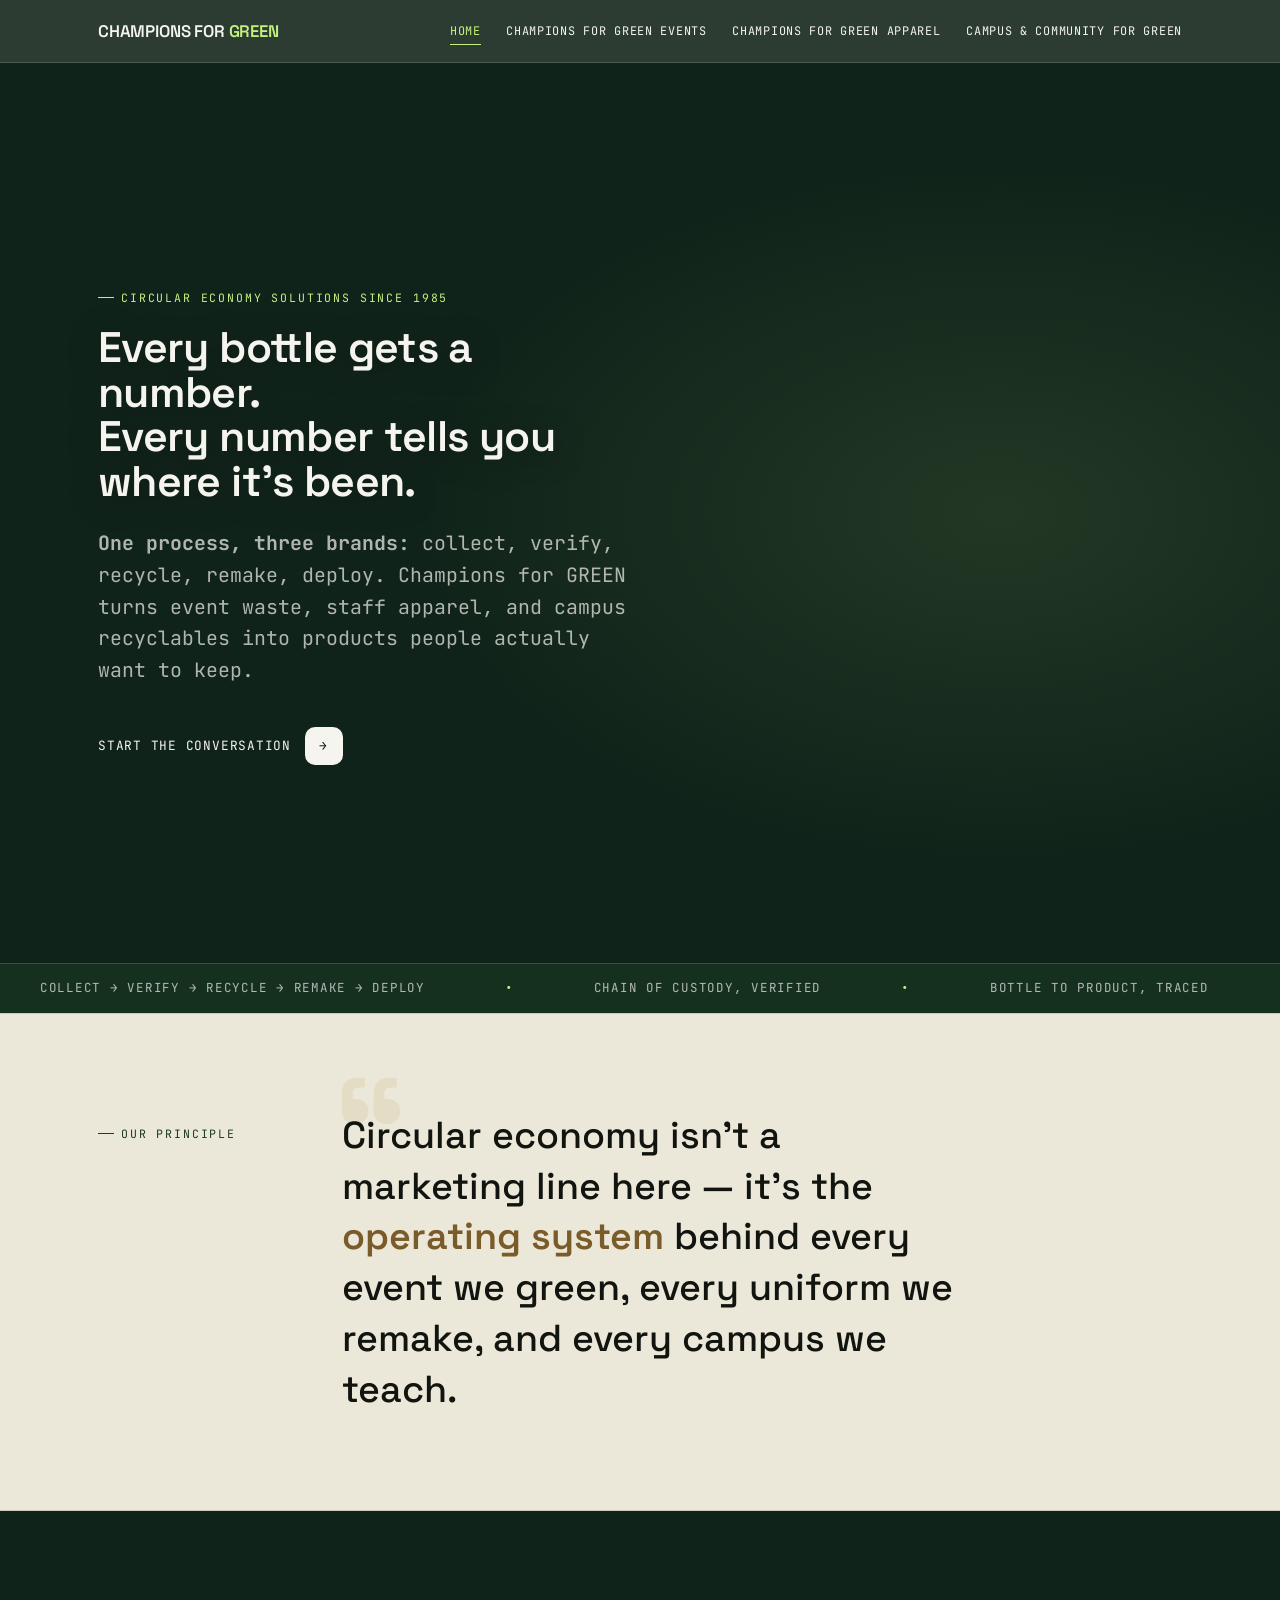
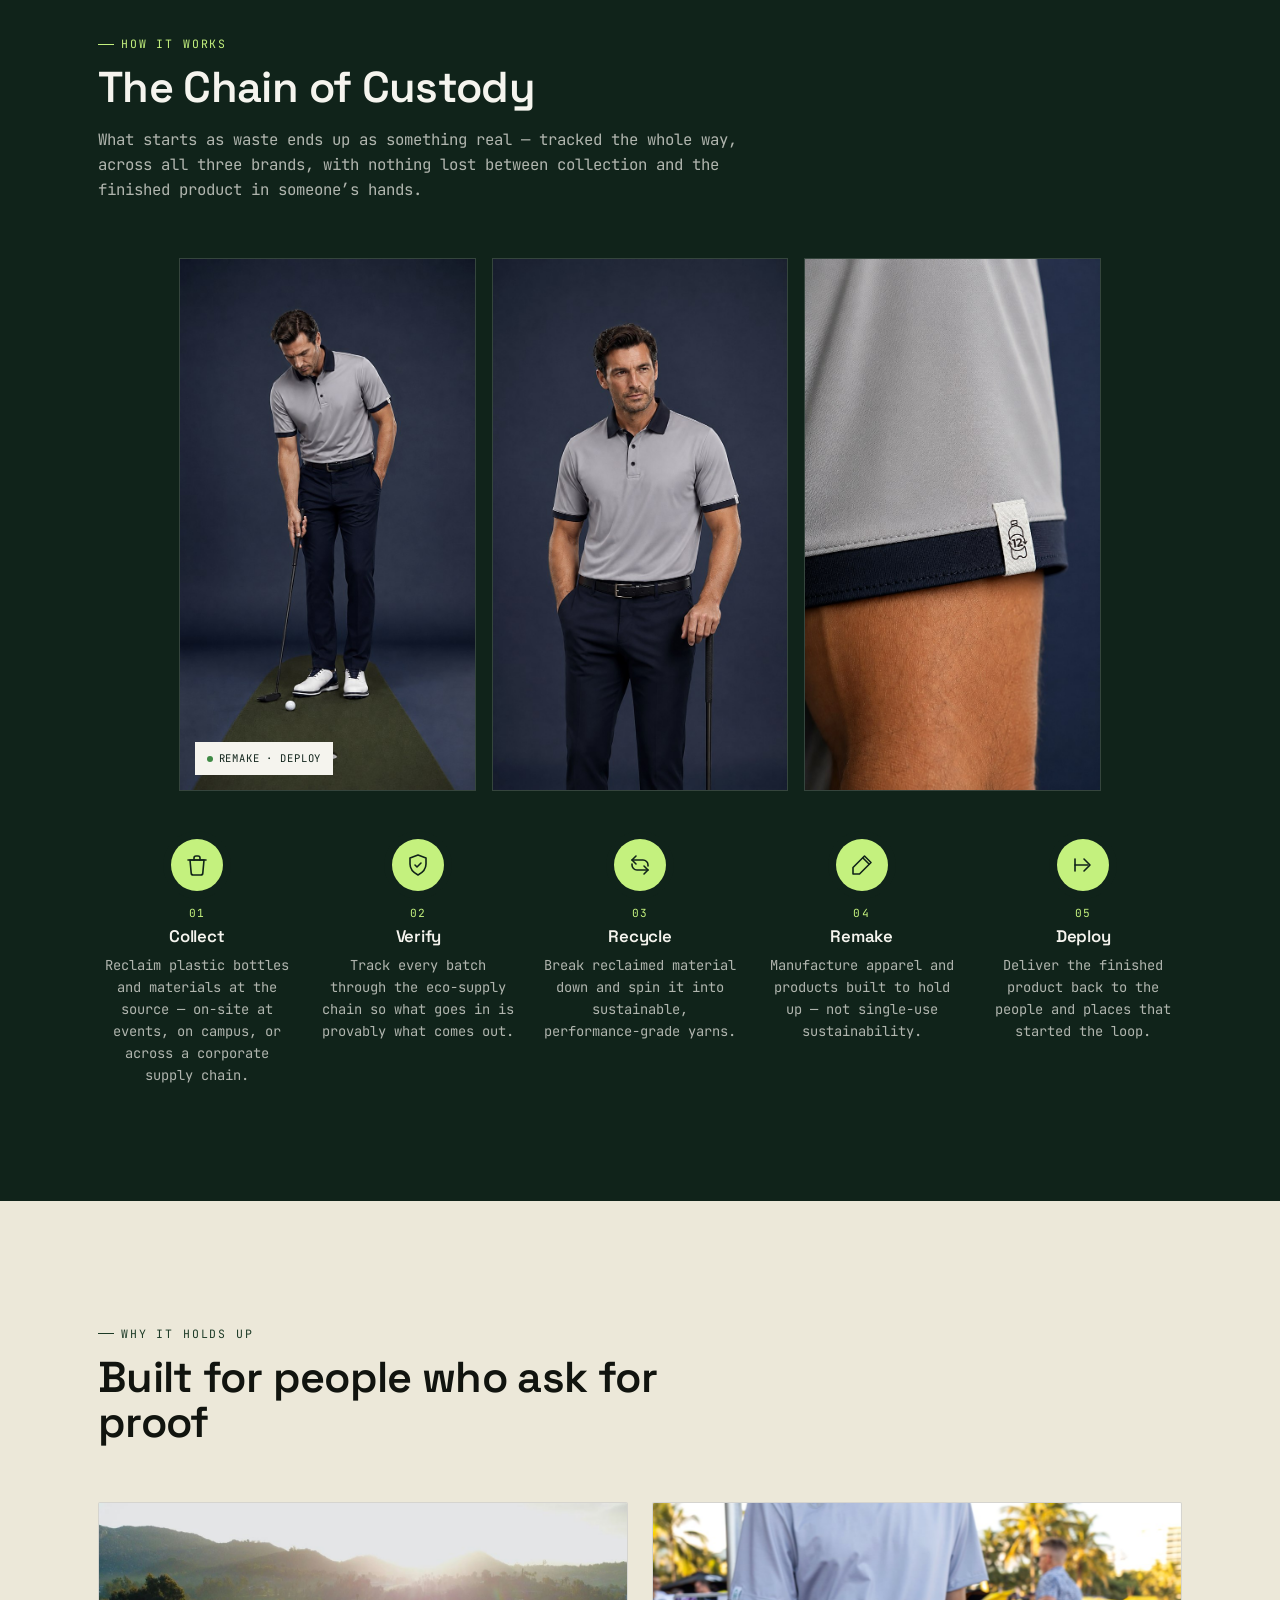
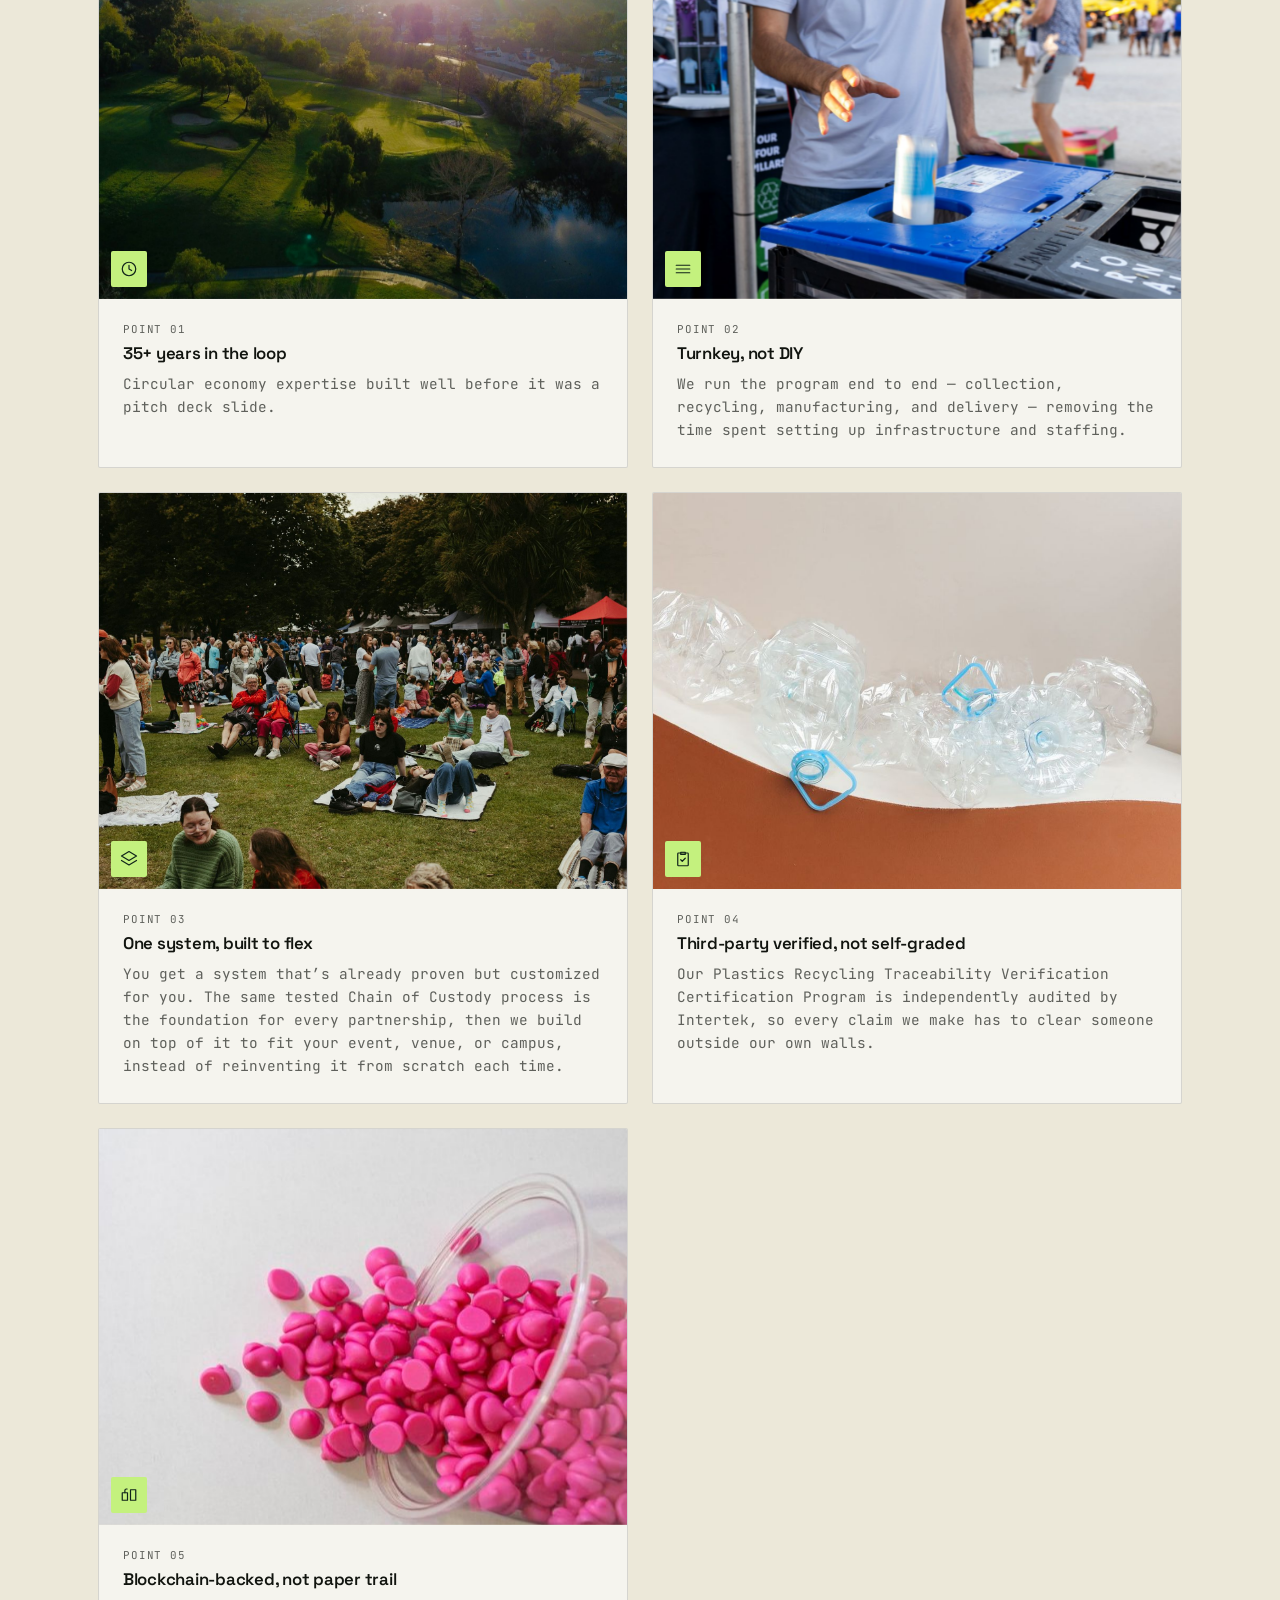
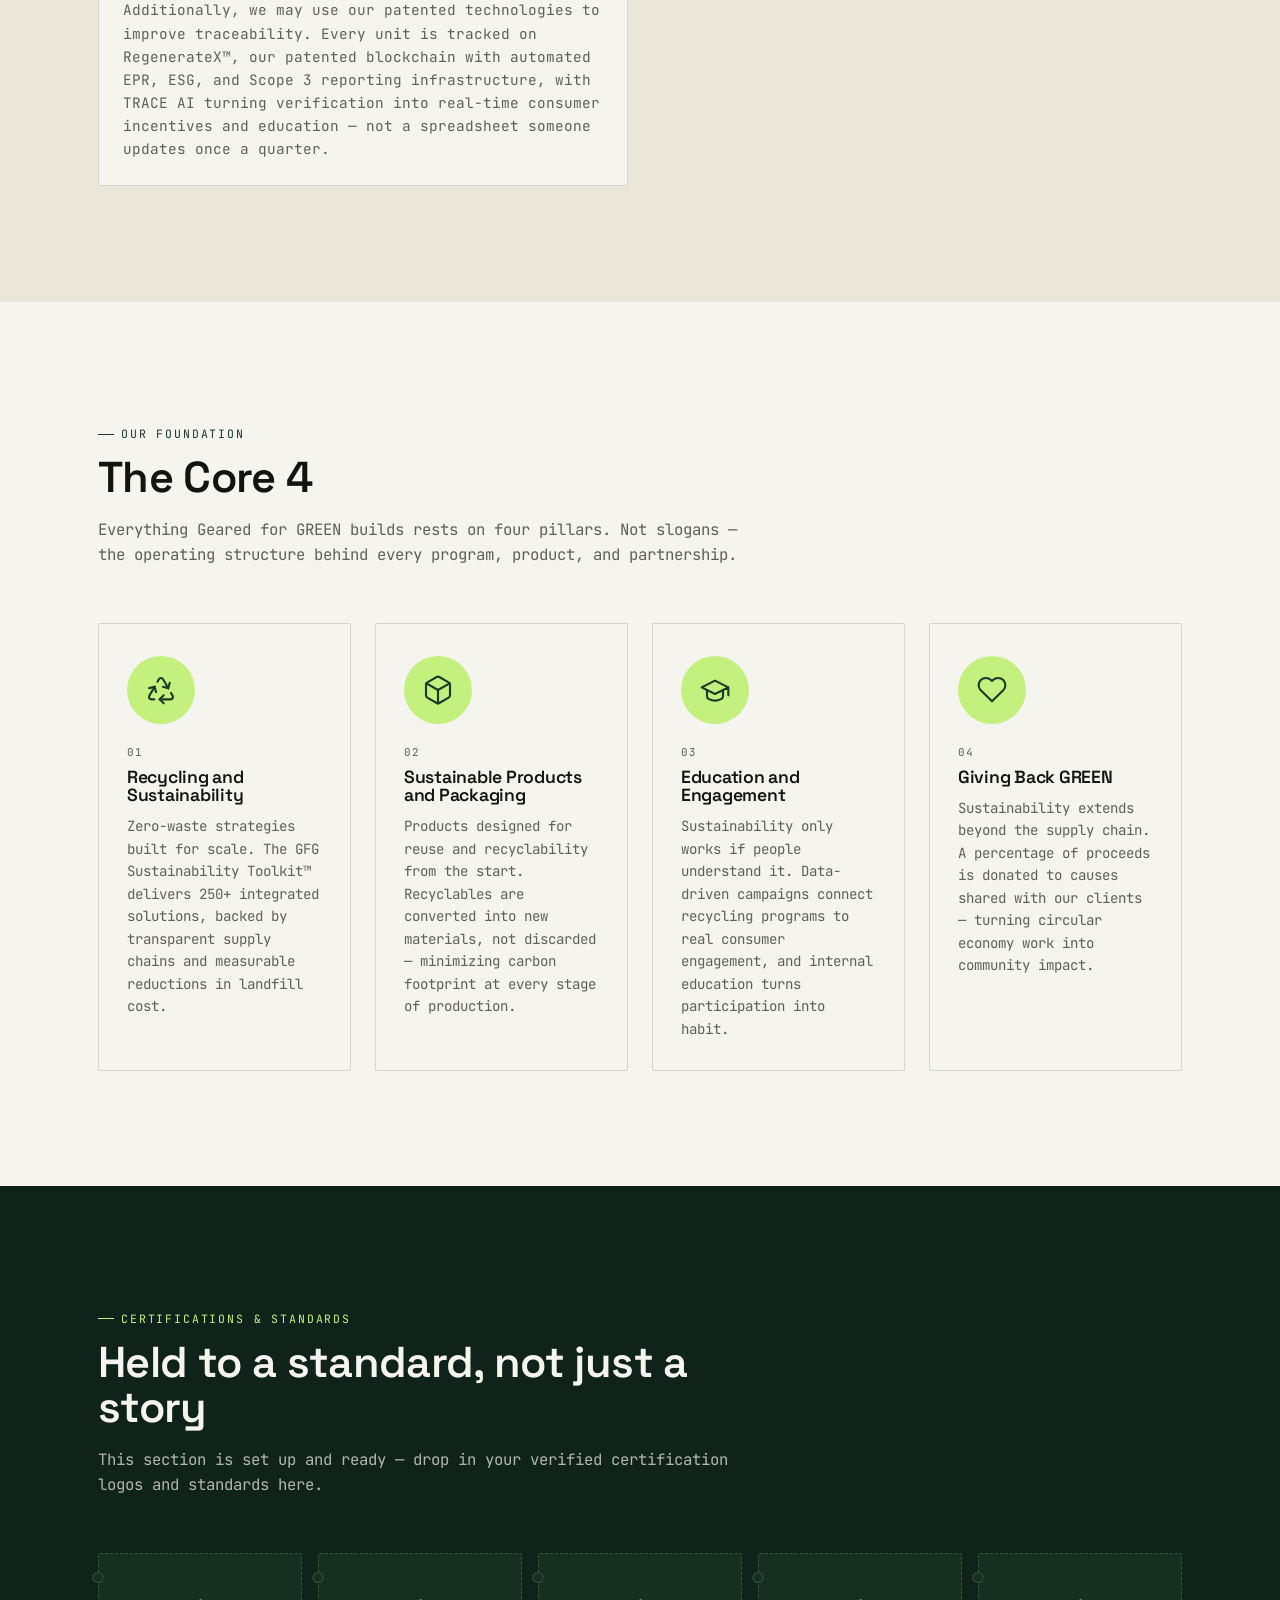
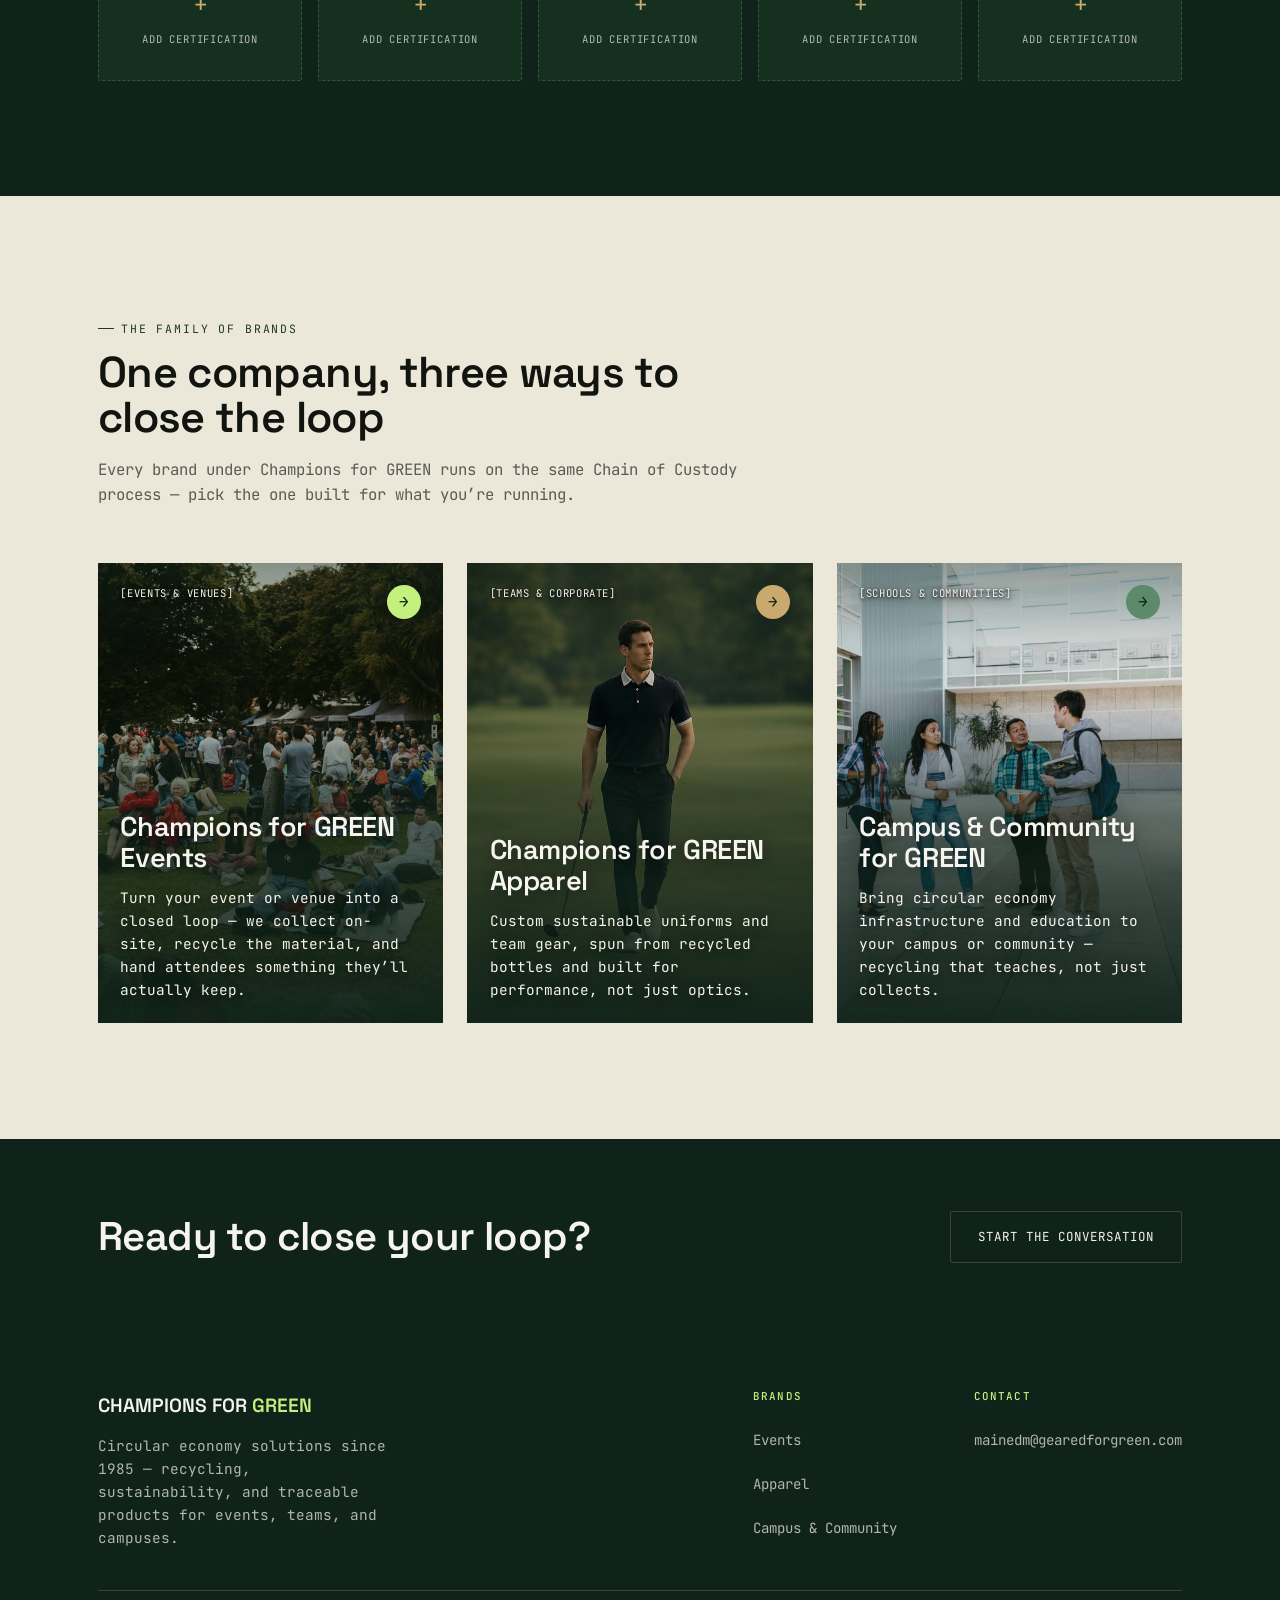
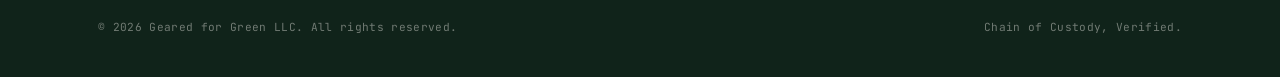
==== index.html @ 1b8d2993 "Make "The Core 4" section icon-forward Replaced the plain text .tag cards with a new .pillar-card co" ====
<!doctype html>
<html lang="en">
<head>
<meta charset="UTF-8" />
<meta name="viewport" content="width=device-width, initial-scale=1.0" />
<title>Champions for GREEN | Circular Economy Solutions</title>
<meta name="description" content="Champions for GREEN turns recycled materials into verified, traceable products for events, teams, and campuses — including Champions for GREEN Events, Champions for GREEN Apparel, and Campus &amp; Community for GREEN." />
<link rel="preconnect" href="https://fonts.googleapis.com">
<link rel="preconnect" href="https://fonts.gstatic.com" crossorigin>
<link href="https://fonts.googleapis.com/css2?family=Space+Grotesk:wght@500;600;700&family=JetBrains+Mono:wght@400;500;600&display=swap" rel="stylesheet">
<link rel="stylesheet" href="css/styles.css?v=107" />
</head>
<body>

<nav class="nav">
  <div class="nav__inner">
    <a href="index.html" class="nav__mark">CHAMPIONS FOR <span>GREEN</span></a>
    <button class="nav__toggle" aria-label="Toggle menu" aria-expanded="false"><span></span></button>
    <ul class="nav__links">
      <li><a href="index.html" aria-current="page">Home</a></li>
      <li><a href="events.html">Champions for GREEN Events</a></li>
      <li><a href="apparel.html">Champions for GREEN Apparel</a></li>
      <li><a href="campus.html">Campus &amp; Community for GREEN</a></li>
    </ul>
  </div>
</nav>

<header class="hero">
  <div class="container hero__grid">
    <div class="hero__content">
      <span class="eyebrow">Circular economy solutions since 1985</span>
      <h1>Every bottle gets a number.<br>Every number tells you where it&rsquo;s been.</h1>
      <p class="hero__lede"><strong>One process, three brands:</strong> collect, verify, recycle, remake, deploy. Champions for GREEN turns event waste, staff apparel, and campus recyclables into products people actually want to keep.</p>
      <div class="hero__actions">
        <a href="mailto:mainedm@gearedforgreen.com" class="btn-cta">Start the conversation <span class="btn-cta__icon">&rarr;</span></a>
      </div>
    </div>
    <div class="hero__visual">
      <div class="product-carousel" role="img" aria-label="Animated sequence showing the circular economy in motion: Collection, Processing, Remanufacturing, and Education">
        <div class="product-carousel__stage">
          <div class="carousel-card carousel-card--1">
            <img src="images/carousel-bottle.png" alt="" />
            <span class="carousel-card__label"><span class="carousel-card__num">01</span> Collection</span>
          </div>
          <div class="carousel-card carousel-card--2">
            <img src="images/carousel-pellets.png" alt="" />
            <span class="carousel-card__label"><span class="carousel-card__num">02</span> Processing</span>
          </div>
          <div class="carousel-card carousel-card--3">
            <img src="images/carousel-polo.png" alt="" />
            <span class="carousel-card__label"><span class="carousel-card__num">03</span> Remanufacturing</span>
          </div>
          <div class="carousel-card carousel-card--4">
            <img src="images/carousel-app.png" alt="" />
            <span class="carousel-card__label"><span class="carousel-card__num">04</span> Education</span>
          </div>
        </div>
      </div>
    </div>
  </div>
</header>

<div class="marquee">
  <div class="marquee__track">
    <span>Collect &rarr; Verify &rarr; Recycle &rarr; Remake &rarr; Deploy</span>
    <span>Chain of Custody, Verified</span>
    <span>Bottle to Product, Traced</span>
    <span>Collect &rarr; Verify &rarr; Recycle &rarr; Remake &rarr; Deploy</span>
    <span>Chain of Custody, Verified</span>
    <span>Bottle to Product, Traced</span>
  </div>
</div>

<section class="mission">
  <div class="container mission__grid">
    <div class="mission__label">
      <span class="eyebrow">Our principle</span>
    </div>
    <div class="mission__quote reveal-toggle">
      <span class="mission__mark" aria-hidden="true">&ldquo;</span>
      <p>Circular economy isn&rsquo;t a marketing line here &mdash; it&rsquo;s the <strong>operating system</strong> behind every event we green, every uniform we remake, and every campus we teach.</p>
    </div>
  </div>
</section>

<section class="section--dark section" id="process">
  <div class="container">
    <div class="section__head">
      <span class="eyebrow">How it works</span>
      <h2>The Chain of Custody</h2>
      <p>What starts as waste ends up as something real &mdash; tracked the whole way, across all three brands, with nothing lost between collection and the finished product in someone&rsquo;s hands.</p>
    </div>
    <div class="triptych" style="margin-bottom: 3rem;">
      <div class="triptych__grid">
        <img src="images/apparel-editorial-putting.jpg" alt="Man in a Champions for GREEN grey polo and navy trousers putting on a golf green" width="700" height="1259" loading="lazy" />
        <img src="images/apparel-editorial-portrait.jpg" alt="Man in a Champions for GREEN grey polo, hand resting on a golf club" width="700" height="1259" loading="lazy" />
        <img src="images/apparel-editorial-hemtag.jpg" alt="Close-up of a Champions for GREEN hem tag showing the recycled bottle count" width="700" height="1257" loading="lazy" />
      </div>
      <span class="photo-frame__tag">Remake &middot; Deploy</span>
    </div>
    <div class="custody-flow reveal-toggle">
      <div class="custody-flow__step">
        <div class="custody-flow__icon" aria-hidden="true">
          <svg viewBox="0 0 24 24" fill="none" stroke="currentColor" stroke-width="1.6" stroke-linecap="round" stroke-linejoin="round"><path d="M5 7h14l-1.2 13.1a2 2 0 0 1-2 1.9H8.2a2 2 0 0 1-2-1.9L5 7Z"/><path d="M9 7V5a2 2 0 0 1 2-2h2a2 2 0 0 1 2 2v2"/><path d="M3 7h18"/></svg>
        </div>
        <span class="custody-flow__num">01</span>
        <h3>Collect</h3>
        <p>Reclaim plastic bottles and materials at the source &mdash; on-site at events, on campus, or across a corporate supply chain.</p>
      </div>
      <div class="custody-flow__step">
        <div class="custody-flow__icon" aria-hidden="true">
          <svg viewBox="0 0 24 24" fill="none" stroke="currentColor" stroke-width="1.6" stroke-linecap="round" stroke-linejoin="round"><path d="M12 2 4 5v6c0 5 3.4 8.6 8 11 4.6-2.4 8-6 8-11V5l-8-3Z"/><path d="m9 12 2 2 4-4"/></svg>
        </div>
        <span class="custody-flow__num">02</span>
        <h3>Verify</h3>
        <p>Track every batch through the eco-supply chain so what goes in is provably what comes out.</p>
      </div>
      <div class="custody-flow__step">
        <div class="custody-flow__icon" aria-hidden="true">
          <svg viewBox="0 0 24 24" fill="none" stroke="currentColor" stroke-width="1.6" stroke-linecap="round" stroke-linejoin="round"><path d="M8 3 4 7l4 4"/><path d="M4 7h11a5 5 0 0 1 5 5v1"/><path d="m16 21 4-4-4-4"/><path d="M20 17H9a5 5 0 0 1-5-5v-1"/></svg>
        </div>
        <span class="custody-flow__num">03</span>
        <h3>Recycle</h3>
        <p>Break reclaimed material down and spin it into sustainable, performance-grade yarns.</p>
      </div>
      <div class="custody-flow__step">
        <div class="custody-flow__icon" aria-hidden="true">
          <svg viewBox="0 0 24 24" fill="none" stroke="currentColor" stroke-width="1.6" stroke-linecap="round" stroke-linejoin="round"><path d="M14.5 3 21 9.5 9.5 21 3 21v-6.5L14.5 3Z"/><path d="m13 5 6 6"/></svg>
        </div>
        <span class="custody-flow__num">04</span>
        <h3>Remake</h3>
        <p>Manufacture apparel and products built to hold up &mdash; not single-use sustainability.</p>
      </div>
      <div class="custody-flow__step">
        <div class="custody-flow__icon" aria-hidden="true">
          <svg viewBox="0 0 24 24" fill="none" stroke="currentColor" stroke-width="1.6" stroke-linecap="round" stroke-linejoin="round"><path d="M4 12h13"/><path d="m13 6 6 6-6 6"/><path d="M4 6v12"/></svg>
        </div>
        <span class="custody-flow__num">05</span>
        <h3>Deploy</h3>
        <p>Deliver the finished product back to the people and places that started the loop.</p>
      </div>
    </div>
  </div>
</section>

<section class="section--dim section">
  <div class="container">
    <div class="section__head">
      <span class="eyebrow">Why it holds up</span>
      <h2>Built for people who ask for proof</h2>
    </div>
    <div class="proof-grid">
      <div class="proof-card reveal">
        <div class="proof-card__media">
          <img src="images/stock-golf-sunset.jpg" alt="Aerial view of a golf course at sunset with a pond and surrounding neighborhood" width="1800" height="1012" loading="lazy" />
          <div class="proof-card__icon" aria-hidden="true">
            <svg viewBox="0 0 24 24" fill="none" stroke="currentColor" stroke-width="1.6" stroke-linecap="round" stroke-linejoin="round"><circle cx="12" cy="12" r="9"/><path d="M12 7v5l3.5 2"/></svg>
          </div>
        </div>
        <div class="proof-card__body">
          <span class="proof-card__num">Point 01</span>
          <h3>35+ years in the loop</h3>
          <p>Circular economy expertise built well before it was a pitch deck slide.</p>
        </div>
      </div>
      <div class="proof-card reveal">
        <div class="proof-card__media">
          <img src="images/events-recycling-toss.jpg" alt="Attendee tossing a bottle into a blue recycling bin at an outdoor event" width="1400" height="933" loading="lazy" />
          <div class="proof-card__icon" aria-hidden="true">
            <svg viewBox="0 0 24 24" fill="none" stroke="currentColor" stroke-width="1.6" stroke-linecap="round" stroke-linejoin="round"><path d="M3 7h18M3 12h18M3 17h18"/></svg>
          </div>
        </div>
        <div class="proof-card__body">
          <span class="proof-card__num">Point 02</span>
          <h3>Turnkey, not DIY</h3>
          <p>We run the program end to end &mdash; collection, recycling, manufacturing, and delivery &mdash; removing the time spent setting up infrastructure and staffing.</p>
        </div>
      </div>
      <div class="proof-card reveal">
        <div class="proof-card__media">
          <img src="images/stock-event-crowd.jpg" alt="Large crowd gathered outdoors at a community festival" width="1800" height="1201" loading="lazy" />
          <div class="proof-card__icon" aria-hidden="true">
            <svg viewBox="0 0 24 24" fill="none" stroke="currentColor" stroke-width="1.6" stroke-linecap="round" stroke-linejoin="round"><path d="M12 2 2 8l10 6 10-6-10-6Z"/><path d="m2 14 10 6 10-6"/></svg>
          </div>
        </div>
        <div class="proof-card__body">
          <span class="proof-card__num">Point 03</span>
          <h3>One system, built to flex</h3>
          <p>You get a system that&rsquo;s already proven but customized for you. The same tested Chain of Custody process is the foundation for every partnership, then we build on top of it to fit your event, venue, or campus, instead of reinventing it from scratch each time.</p>
        </div>
      </div>
      <div class="proof-card reveal">
        <div class="proof-card__media">
          <img src="images/flow-collect-v2.jpg" alt="Crushed clear plastic bottles staged for inspection before processing" width="1000" height="778" loading="lazy" />
          <div class="proof-card__icon" aria-hidden="true">
            <svg viewBox="0 0 24 24" fill="none" stroke="currentColor" stroke-width="1.6" stroke-linecap="round" stroke-linejoin="round"><rect x="5" y="4" width="14" height="17" rx="1"/><path d="M9 3h6v3H9z"/><path d="m9 13 2 2 4-4"/></svg>
          </div>
        </div>
        <div class="proof-card__body">
          <span class="proof-card__num">Point 04</span>
          <h3>Third-party verified, not self-graded</h3>
          <p>Our Plastics Recycling Traceability Verification Certification Program is independently audited by Intertek, so every claim we make has to clear someone outside our own walls.</p>
        </div>
      </div>
      <div class="proof-card reveal">
        <div class="proof-card__media">
          <img src="images/flow-process-v2.jpg" alt="Recycled plastic pellets poured from a container, the raw material stage before remanufacturing" width="650" height="570" loading="lazy" />
          <div class="proof-card__icon" aria-hidden="true">
            <svg viewBox="0 0 24 24" fill="none" stroke="currentColor" stroke-width="1.6" stroke-linecap="round" stroke-linejoin="round"><rect x="3" y="9" width="7" height="10"/><rect x="14" y="5" width="7" height="14"/><path d="M6.5 9V6a2 2 0 0 1 2-2h1"/></svg>
          </div>
        </div>
        <div class="proof-card__body">
          <span class="proof-card__num">Point 05</span>
          <h3>Blockchain-backed, not paper trail</h3>
          <p>Additionally, we may use our patented technologies to improve traceability. Every unit is tracked on RegenerateX&trade;, our patented blockchain with automated EPR, ESG, and Scope 3 reporting infrastructure, with TRACE AI turning verification into real-time consumer incentives and education &mdash; not a spreadsheet someone updates once a quarter.</p>
        </div>
      </div>
    </div>
  </div>
</section>

<section class="section">
  <div class="container">
    <div class="section__head">
      <span class="eyebrow">Our foundation</span>
      <h2>The Core 4</h2>
      <p>Everything Geared for GREEN builds rests on four pillars. Not slogans &mdash; the operating structure behind every program, product, and partnership.</p>
    </div>
    <div class="pillar-grid reveal-toggle">
      <div class="pillar-card">
        <div class="pillar-card__icon" aria-hidden="true">
          <svg viewBox="0 0 24 24" fill="none" stroke="currentColor" stroke-width="1.6" stroke-linecap="round" stroke-linejoin="round"><path d="M7 19H4.815a1.83 1.83 0 0 1-1.57-.881 1.785 1.785 0 0 1-.004-1.784L7.196 9.5"/><path d="M11 19h8.203a1.83 1.83 0 0 0 1.556-.89 1.784 1.784 0 0 0 0-1.775l-1.226-2.12"/><path d="m14 16-3 3 3 3"/><path d="M8.293 13.596 7.196 9.5 3.1 10.598"/><path d="m9.344 5.811 1.093-1.892A1.83 1.83 0 0 1 12 3a1.784 1.784 0 0 1 1.545.888l3.943 6.843"/><path d="m13.378 9.633 4.096 1.098 1.097-4.096"/></svg>
        </div>
        <span class="pillar-card__id">01</span>
        <h3>Recycling and Sustainability</h3>
        <p>Zero-waste strategies built for scale. The GFG Sustainability Toolkit&trade; delivers 250+ integrated solutions, backed by transparent supply chains and measurable reductions in landfill cost.</p>
      </div>
      <div class="pillar-card">
        <div class="pillar-card__icon" aria-hidden="true">
          <svg viewBox="0 0 24 24" fill="none" stroke="currentColor" stroke-width="1.6" stroke-linecap="round" stroke-linejoin="round"><path d="M21 8a2 2 0 0 0-1-1.73l-7-4a2 2 0 0 0-2 0l-7 4A2 2 0 0 0 3 8v8a2 2 0 0 0 1 1.73l7 4a2 2 0 0 0 2 0l7-4A2 2 0 0 0 21 16Z"/><path d="m3.3 7 8.7 5 8.7-5"/><path d="M12 22V12"/></svg>
        </div>
        <span class="pillar-card__id">02</span>
        <h3>Sustainable Products and Packaging</h3>
        <p>Products designed for reuse and recyclability from the start. Recyclables are converted into new materials, not discarded &mdash; minimizing carbon footprint at every stage of production.</p>
      </div>
      <div class="pillar-card">
        <div class="pillar-card__icon" aria-hidden="true">
          <svg viewBox="0 0 24 24" fill="none" stroke="currentColor" stroke-width="1.6" stroke-linecap="round" stroke-linejoin="round"><path d="M22 10v6M2 10l10-5 10 5-10 5z"/><path d="M6 12v5c0 1.5 3 3 6 3s6-1.5 6-3v-5"/></svg>
        </div>
        <span class="pillar-card__id">03</span>
        <h3>Education and Engagement</h3>
        <p>Sustainability only works if people understand it. Data-driven campaigns connect recycling programs to real consumer engagement, and internal education turns participation into habit.</p>
      </div>
      <div class="pillar-card">
        <div class="pillar-card__icon" aria-hidden="true">
          <svg viewBox="0 0 24 24" fill="none" stroke="currentColor" stroke-width="1.6" stroke-linecap="round" stroke-linejoin="round"><path d="M20.42 4.58a5.4 5.4 0 0 0-7.65 0L12 5.25l-.77-.67a5.4 5.4 0 0 0-7.65 0 5.4 5.4 0 0 0 0 7.65L12 20.5l8.42-8.27a5.4 5.4 0 0 0 0-7.65Z"/></svg>
        </div>
        <span class="pillar-card__id">04</span>
        <h3>Giving Back GREEN</h3>
        <p>Sustainability extends beyond the supply chain. A percentage of proceeds is donated to causes shared with our clients &mdash; turning circular economy work into community impact.</p>
      </div>
    </div>
  </div>
</section>

<section class="section--dark section">
  <div class="container">
    <div class="section__head">
      <span class="eyebrow">Certifications &amp; standards</span>
      <h2>Held to a standard, not just a story</h2>
      <p>This section is set up and ready — drop in your verified certification logos and standards here.</p>
    </div>
    <div class="grid-5">
      <div class="tag tag--placeholder"><span class="tag__plus">+</span><span class="tag__label">Add certification</span></div>
      <div class="tag tag--placeholder"><span class="tag__plus">+</span><span class="tag__label">Add certification</span></div>
      <div class="tag tag--placeholder"><span class="tag__plus">+</span><span class="tag__label">Add certification</span></div>
      <div class="tag tag--placeholder"><span class="tag__plus">+</span><span class="tag__label">Add certification</span></div>
      <div class="tag tag--placeholder"><span class="tag__plus">+</span><span class="tag__label">Add certification</span></div>
    </div>
  </div>
</section>

<section class="section--dim section" id="brands">
  <div class="container">
    <div class="section__head">
      <span class="eyebrow">The family of brands</span>
      <h2>One company, three ways to close the loop</h2>
      <p>Every brand under Champions for GREEN runs on the same Chain of Custody process — pick the one built for what you&rsquo;re running.</p>
    </div>
    <div class="grid-3">
      <a href="events.html" class="brand-card brand-card--events">
        <div class="brand-card__media"><img src="images/stock-event-crowd.jpg" alt="Large crowd gathered outdoors at a community festival" width="1800" height="1201" loading="lazy" /></div>
        <div class="brand-card__top">
          <span class="brand-card__kicker">[Events &amp; venues]</span>
          <span class="brand-card__arrow">&rarr;</span>
        </div>
        <div class="brand-card__body">
          <h3>Champions for GREEN Events</h3>
          <p>Turn your event or venue into a closed loop &mdash; we collect on-site, recycle the material, and hand attendees something they&rsquo;ll actually keep.</p>
        </div>
      </a>
      <a href="apparel.html" class="brand-card brand-card--apparel">
        <div class="brand-card__media"><img src="images/apparel-golf-fullbody.jpg" alt="Man in a Champions for GREEN navy polo walking across a golf course" width="1600" height="900" loading="lazy" /></div>
        <div class="brand-card__top">
          <span class="brand-card__kicker">[Teams &amp; corporate]</span>
          <span class="brand-card__arrow">&rarr;</span>
        </div>
        <div class="brand-card__body">
          <h3>Champions for GREEN Apparel</h3>
          <p>Custom sustainable uniforms and team gear, spun from recycled bottles and built for performance, not just optics.</p>
        </div>
      </a>
      <a href="campus.html" class="brand-card brand-card--campus">
        <div class="brand-card__media"><img src="images/hero-campus-students.jpg" alt="Students with backpacks talking outside a modern campus building" width="1920" height="1280" loading="lazy" style="object-position: 85% center;" /></div>
        <div class="brand-card__top">
          <span class="brand-card__kicker">[Schools &amp; communities]</span>
          <span class="brand-card__arrow">&rarr;</span>
        </div>
        <div class="brand-card__body">
          <h3>Campus &amp; Community for GREEN</h3>
          <p>Bring circular economy infrastructure and education to your campus or community &mdash; recycling that teaches, not just collects.</p>
        </div>
      </a>
    </div>
  </div>
</section>

<section class="section--dark section--tight">
  <div class="container cta-band">
    <h2>Ready to close your loop?</h2>
    <a href="mailto:mainedm@gearedforgreen.com" class="btn btn--ghost-light">Start the conversation</a>
  </div>
</section>

<footer class="section--dark footer">
  <div class="container">
    <div class="footer__top">
      <div>
        <div class="footer__mark">CHAMPIONS FOR <span>GREEN</span></div>
        <p class="footer__tagline">Circular economy solutions since 1985 — recycling, sustainability, and traceable products for events, teams, and campuses.</p>
      </div>
      <div class="footer__cols">
        <div class="footer__col">
          <h4>Brands</h4>
          <a href="events.html">Events</a>
          <a href="apparel.html">Apparel</a>
          <a href="campus.html">Campus &amp; Community</a>
        </div>
        <div class="footer__col">
          <h4>Contact</h4>
          <a href="mailto:mainedm@gearedforgreen.com">mainedm@gearedforgreen.com</a>
        </div>
      </div>
    </div>
    <div class="footer__bottom">
      <span>&copy; <span data-year></span> Geared for Green LLC. All rights reserved.</span>
      <span>Chain of Custody, Verified.</span>
    </div>
  </div>
</footer>

<script src="js/main.js"></script>
</body>
</html>
---- css/styles.css ----
/* ==========================================================================
   Geared for Green — Design System (v2)
   Direction: environmental-intelligence / data-verification register,
   adapted from a reference in the sustainability-tech space — deep canopy
   green canvas, lime "verified" accent, mono-forward body type for a
   data-sheet feel. Reworked with our own palette (brass stays ours) and
   signature: the hang-tag, the same real object every Champions for GREEN
   garment ships with, showing the bottle count on the hem.
   ========================================================================== */

:root {
  /* Color tokens */
  --canopy: #10231a;        /* primary dark bg */
  --canopy-2: #16301f;      /* elevated dark surface */
  --canopy-3: #1c3a26;      /* hover / lighter dark surface */
  --bone: #f5f4ee;          /* primary light bg */
  --bone-dim: #ece8d9;      /* alternate light surface */
  --lime: #c4f17e;          /* bright verified accent */
  --lime-dim: #9fd158;
  --moss: #5c8a6a;          /* sage secondary — Campus & Community */
  --brass: #c9a96e;         /* gold accent — Apparel + certifications */
  --brass-dim: #b3915a;
  /* "ink" variants: dark, WCAG-safe versions of the accent colors for use
     as small text on light backgrounds (lime/brass-dim/moss all fail 4.5:1
     there — verified via WCAG contrast formula). Use these for any label
     text on --bone/--bone-dim; keep the bright variants for dark bg + graphics. */
  --lime-ink: #1c3a26;
  --brass-ink: #7a5c2a;
  --moss-ink: #2e4a38;
  --char: #11140f;          /* near-black text */
  --ink-soft: rgba(17, 20, 15, 0.66);
  --ink-faint: rgba(17, 20, 15, 0.42);
  --paper: #f5f4ee;
  --paper-soft: rgba(245, 244, 238, 0.7);
  --paper-faint: rgba(245, 244, 238, 0.42);
  --hairline: rgba(17, 20, 15, 0.14);
  --hairline-dark: rgba(245, 244, 238, 0.16);

  /* Type */
  --display: "Space Grotesk", -apple-system, BlinkMacSystemFont, sans-serif;
  --body: "JetBrains Mono", "SFMono-Regular", Consolas, monospace;
  --mono: "JetBrains Mono", "SFMono-Regular", Consolas, monospace;

  /* Layout */
  --container: 1180px;
  --gutter: clamp(1.25rem, 4vw, 3rem);
  --radius: 2px;
  --ease: cubic-bezier(0.22, 1, 0.36, 1);
}

/* ---------- Reset ---------- */
*, *::before, *::after { box-sizing: border-box; }
html { scroll-behavior: smooth; }
@media (prefers-reduced-motion: reduce) {
  html { scroll-behavior: auto; }
  *, *::before, *::after { animation-duration: 0.01ms !important; animation-iteration-count: 1 !important; transition-duration: 0.01ms !important; scroll-behavior: auto !important; }
}
body {
  margin: 0;
  font-family: var(--body);
  font-size: 16px;
  background: var(--bone);
  color: var(--char);
  -webkit-font-smoothing: antialiased;
  line-height: 1.6;
}
img { max-width: 100%; display: block; }
a { color: inherit; text-decoration: none; }
ul { list-style: none; margin: 0; padding: 0; }
h1, h2, h3, h4 { font-family: var(--display); margin: 0; line-height: 1.05; letter-spacing: -0.015em; font-weight: 500; }
h2, h3 { font-weight: 600; }
p { margin: 0; }
button { font-family: inherit; cursor: pointer; }
:focus-visible { outline: 2px solid var(--lime); outline-offset: 3px; }

.container { max-width: var(--container); margin: 0 auto; padding: 0 var(--gutter); }
.section { padding: clamp(4rem, 9vw, 7.5rem) 0; }
.section--tight { padding: clamp(2.5rem, 6vw, 4.5rem) 0; }
.section--dark { background: var(--canopy); color: var(--paper); }
.section--dim { background: var(--bone-dim); }
.section--white { background: #ffffff; }

.eyebrow {
  display: inline-flex;
  align-items: center;
  gap: 0.6em;
  font-family: var(--mono);
  font-size: 0.72rem;
  letter-spacing: 0.16em;
  text-transform: uppercase;
  color: var(--lime-ink);
}
.section--dark .eyebrow, .hero .eyebrow, .page-hero .eyebrow { color: var(--lime); }
.eyebrow::before {
  content: "";
  width: 1.4em;
  height: 1px;
  background: currentColor;
}

.btn {
  display: inline-flex;
  align-items: center;
  gap: 0.6em;
  padding: 0.95rem 1.7rem;
  font-family: var(--mono);
  font-size: 0.78rem;
  letter-spacing: 0.08em;
  text-transform: uppercase;
  border-radius: var(--radius);
  border: 1px solid transparent;
  transition: transform 0.35s var(--ease), background 0.35s var(--ease), color 0.35s var(--ease), border-color 0.35s var(--ease);
}
.btn--solid { background: var(--lime); color: var(--canopy); }
.btn--solid:hover { background: var(--lime-dim); transform: translateY(-2px); }
.btn--ghost-dark { border-color: var(--char); color: var(--char); }
.btn--ghost-dark:hover { background: var(--char); color: var(--bone); transform: translateY(-2px); }
.btn--ghost-light { border-color: var(--hairline-dark); color: var(--paper); }
.btn--ghost-light:hover { background: var(--paper); color: var(--canopy); transform: translateY(-2px); }

/* Minimal pill CTA — text + small rounded icon button, alethia.earth-style */
.btn-cta {
  display: inline-flex; align-items: center; gap: 0.85rem;
  font-family: var(--mono); font-size: 0.8rem; letter-spacing: 0.06em; text-transform: uppercase;
  color: var(--paper);
}
.btn-cta__icon {
  width: 38px; height: 38px; border-radius: 10px; flex-shrink: 0;
  background: var(--paper); color: var(--canopy);
  display: flex; align-items: center; justify-content: center;
  transition: transform 0.3s var(--ease), background 0.3s var(--ease);
}
.btn-cta:hover .btn-cta__icon { transform: translateX(4px); background: var(--lime); }
.btn-cta--muted { color: var(--char); }
.btn-cta--muted .btn-cta__icon { background: var(--canopy); color: var(--paper); }
.btn-cta--muted:hover .btn-cta__icon { background: var(--lime); color: var(--canopy); }

/* ---------- Nav (persistent dark, transparent-over-hero) ---------- */
.nav {
  position: sticky;
  top: 0;
  z-index: 50;
  background: rgba(16, 35, 26, 0.88);
  backdrop-filter: blur(10px);
  border-bottom: 1px solid var(--hairline-dark);
  color: var(--paper);
}
.nav__inner {
  display: flex;
  align-items: center;
  justify-content: space-between;
  padding: 1.1rem var(--gutter);
  max-width: var(--container);
  margin: 0 auto;
}
.nav__mark {
  font-family: var(--display);
  font-weight: 600;
  font-size: 1.05rem;
  letter-spacing: -0.01em;
}
.nav__mark span { color: var(--lime); }
.nav__links {
  display: flex;
  align-items: center;
  gap: clamp(1.1rem, 2vw, 2.1rem);
  font-family: var(--mono);
  font-size: 0.74rem;
  letter-spacing: 0.06em;
  text-transform: uppercase;
}
.nav__links a { position: relative; padding: 0.3rem 0; }
.nav__links a::after {
  content: "";
  position: absolute; left: 0; right: 100%; bottom: -2px;
  height: 1px; background: var(--lime);
  transition: right 0.3s var(--ease);
}
.nav__links a:hover::after, .nav__links a[aria-current="page"]::after { right: 0; }
.nav__links a[aria-current="page"] { color: var(--lime); }
.nav__toggle {
  display: none;
  background: none; border: 1px solid var(--hairline-dark); border-radius: var(--radius);
  width: 44px; height: 44px; align-items: center; justify-content: center;
}
.nav__toggle span, .nav__toggle span::before, .nav__toggle span::after {
  content: ""; display: block; width: 18px; height: 1.5px; background: var(--paper); position: relative; transition: transform 0.25s var(--ease), opacity 0.25s var(--ease);
}
.nav__toggle span::before { position: absolute; top: -6px; }
.nav__toggle span::after { position: absolute; top: 6px; }
.nav--open .nav__toggle span { background: transparent; }
.nav--open .nav__toggle span::before { transform: translateY(6px) rotate(45deg); }
.nav--open .nav__toggle span::after { transform: translateY(-6px) rotate(-45deg); }

@media (max-width: 760px) {
  .nav__toggle { display: inline-flex; }
  .nav__links {
    position: absolute; top: 100%; left: 0; right: 0;
    flex-direction: column; align-items: flex-start; gap: 0;
    background: var(--canopy); border-bottom: 1px solid var(--hairline-dark);
    max-height: 0; overflow: hidden; transition: max-height 0.35s var(--ease);
  }
  .nav--open .nav__links { max-height: 320px; }
  .nav__links a { width: 100%; padding: 1rem var(--gutter); border-top: 1px solid var(--hairline-dark); }
}

/* ---------- Hero — split layout, 3D product carousel ----------
   Solid canopy background (no photo): headline/CTA on the left, the
   flying-product carousel as the visual centerpiece on the right, with
   the same floating data-pin badges from the earlier photo hero now
   scattered over the carousel panel instead. */
.hero {
  position: relative;
  min-height: 100vh;
  display: flex;
  align-items: center;
  background: var(--canopy);
  color: var(--paper);
  padding: clamp(1.75rem, 3vw, 2.5rem) 0 clamp(1rem, 1.5vw, 1.25rem);
  overflow: hidden;
}
.hero::before {
  content: "";
  position: absolute;
  inset: 0;
  background: radial-gradient(ellipse 70% 60% at 78% 50%, rgba(196, 241, 126, 0.1) 0%, transparent 65%);
  z-index: 0;
  pointer-events: none;
}
.page-hero::before {
  /* Kept light -- .page-hero__panel (a solid card) is what guarantees
     text legibility now, so this is just a soft vignette to help the
     photo blend into the section below, not a functional dark tint. */
  content: "";
  position: absolute;
  inset: 0;
  background: linear-gradient(180deg, rgba(16, 35, 26, 0.1) 0%, rgba(16, 35, 26, 0.05) 40%, rgba(16, 35, 26, 0.1) 70%, rgba(16, 35, 26, 0.32) 100%);
  z-index: 0;
}
.hero > .container, .hero > .marquee, .page-hero > .container { position: relative; z-index: 1; }

.hero__grid { display: grid; grid-template-columns: 1.05fr 1fr; gap: clamp(1.5rem, 3.5vw, 2.5rem); align-items: center; }
@media (max-width: 1050px) {
  .hero__grid { grid-template-columns: 1fr; }
}

.hero__content { max-width: 660px; }
.hero h1 {
  font-size: clamp(2.53rem, 3.34vw, 2.88rem);
  font-weight: 600;
  margin-top: 1.1rem;
  font-family: var(--display);
  text-shadow: 0 4px 32px rgba(0, 0, 0, 0.35);
}
.hero__lede {
  margin-top: 1.5rem;
  max-width: 46ch;
  font-size: 1.24rem;
  color: var(--paper-soft);
}
.hero__actions { display: flex; align-items: center; gap: 1rem; flex-wrap: wrap; margin-top: 2.5rem; }

/* Visual panel: the product carousel. */
.hero__visual { position: relative; width: 100%; max-width: 520px; margin-inline-start: auto; }
@media (max-width: 1050px) { .hero__visual { margin-inline: auto; } }

/* ---------- Marquee ticker (motion signature) ---------- */
.marquee {
  /* Sits as its own full-width band between the hero photo and the
     next section (not layered inside/over the hero image). */
  position: relative;
  z-index: 1;
  border-top: 1px solid var(--hairline-dark);
  overflow: hidden;
  white-space: nowrap;
  background: var(--canopy-2);
}
.marquee__track {
  display: inline-flex;
  animation: marquee 26s linear infinite;
}
.marquee__track span {
  font-family: var(--mono);
  font-size: 0.78rem;
  letter-spacing: 0.14em;
  text-transform: uppercase;
  color: var(--paper-soft);
  padding: 0.9rem 2.5rem;
  display: inline-flex;
  align-items: center;
  gap: 2.5rem;
}
.marquee__track span::after { content: "\2022"; color: var(--lime); margin-left: 2.5rem; }
@keyframes marquee { from { transform: translateX(0); } to { transform: translateX(-50%); } }
@media (prefers-reduced-motion: reduce) { .marquee__track { animation: none; } }

/* ---------- Hang-tag component (signature element) ---------- */
.tag {
  position: relative;
  background: var(--bone);
  border: 1px solid var(--hairline);
  border-radius: var(--radius);
  padding: 1.6rem 1.5rem 1.5rem;
}
.tag::before {
  content: "";
  position: absolute; top: 1.15rem; left: -1px;
  width: 11px; height: 11px;
  background: var(--bone);
  border: 1px solid var(--hairline);
  border-radius: 50%;
  transform: translateX(-50%);
}
.section--dark .tag { background: var(--canopy-2); border-color: var(--hairline-dark); }
.section--dark .tag::before { background: var(--canopy-2); border-color: var(--hairline-dark); }
.tag__id {
  display: block;
  font-family: var(--mono);
  font-size: 0.68rem;
  letter-spacing: 0.1em;
  color: var(--lime-ink);
  margin-bottom: 0.75rem;
}
.section--dark .tag__id { color: var(--lime); }
.tag h3 { font-size: 1.05rem; font-weight: 600; font-family: var(--display); }
.tag p { margin-top: 0.6rem; font-size: 0.88rem; color: var(--ink-soft); }
.section--dark .tag p { color: var(--paper-soft); }
.tag--placeholder {
  border-style: dashed;
  display: flex; flex-direction: column; align-items: center; justify-content: center;
  text-align: center; gap: 0.5rem; min-height: 128px;
  color: var(--ink-soft);
}
.tag--placeholder .tag__plus { font-family: var(--mono); font-size: 1.4rem; color: var(--brass-ink); }
.tag--placeholder .tag__label { font-family: var(--mono); font-size: 0.66rem; letter-spacing: 0.08em; text-transform: uppercase; }
.section--dark .tag--placeholder { color: var(--paper-soft); }
.section--dark .tag--placeholder .tag__plus { color: var(--brass); }

/* ---------- Pillar grid: icon-forward cards for "The Core 4" ---------- */
.pillar-grid { display: grid; grid-template-columns: repeat(4, 1fr); gap: 1.5rem; }
@media (max-width: 960px) { .pillar-grid { grid-template-columns: repeat(2, 1fr); } }
@media (max-width: 560px) { .pillar-grid { grid-template-columns: 1fr; } }
.pillar-card {
  padding: 2rem 1.75rem 1.85rem;
  border: 1px solid var(--hairline);
  border-radius: var(--radius);
  background: var(--paper);
  transition: border-color 0.3s var(--ease), transform 0.3s var(--ease);
}
.pillar-card:hover { border-color: var(--lime-dim); transform: translateY(-3px); }
.pillar-grid.reveal-toggle .pillar-card { opacity: 0; transform: translateY(20px); transition: opacity 0.4s var(--ease), transform 0.4s var(--ease); }
.pillar-grid.reveal-toggle.is-visible .pillar-card {
  animation: pillar-card-in 0.55s var(--ease) forwards;
  animation-delay: var(--pillar-delay, 0s);
}
.pillar-card:nth-child(1) { --pillar-delay: 0s; }
.pillar-card:nth-child(2) { --pillar-delay: 0.12s; }
.pillar-card:nth-child(3) { --pillar-delay: 0.24s; }
.pillar-card:nth-child(4) { --pillar-delay: 0.36s; }
@keyframes pillar-card-in { to { opacity: 1; transform: translateY(0); } }
.pillar-card__icon {
  width: 68px; height: 68px;
  display: flex; align-items: center; justify-content: center;
  background: var(--lime);
  color: var(--lime-ink);
  border-radius: 50%;
  margin-bottom: 1.25rem;
}
.pillar-card__icon svg { width: 32px; height: 32px; }
.pillar-card__id {
  display: block;
  font-family: var(--mono); font-size: 0.68rem; letter-spacing: 0.08em; text-transform: uppercase;
  color: var(--ink-soft);
}
.pillar-card h3 { margin-top: 0.4rem; font-size: 1.1rem; font-weight: 600; font-family: var(--display); }
.pillar-card p { margin-top: 0.65rem; font-size: 0.88rem; color: var(--ink-soft); }
@media (prefers-reduced-motion: reduce) {
  .pillar-card { animation: none !important; opacity: 1; transform: none; }
}

/* ---------- Product carousel (hero visual) ----------
   Four real product cutouts — bottle, recycled pellets, remade polo,
   tracking app — simply crossfade in place, no motion, no panel/box
   behind them: the stage has no background or border of its own, so
   the images read as floating directly on the hero's own canopy
   background. One continuous 9.6s cycle, staggered 2.4s apart via
   positive animation-delay, so playback always starts clean with card
   1 (bottle) fading in first, in DOM order — a negative delay was
   tried earlier but that starts later cards already mid-cycle, so a
   card other than the bottle was the first thing visible on load.
   Reduced-motion gets a static single-card fallback, since the generic
   global override alone would leave every card blank mid-fade. */
.product-carousel {
  position: relative;
  aspect-ratio: 1 / 1;
}
.product-carousel__stage {
  position: absolute;
  inset: 0;
  overflow: hidden;
}
.carousel-card {
  position: absolute;
  inset: 0;
  display: flex;
  align-items: center;
  justify-content: center;
  opacity: 0;
  animation: carousel-fade 9.6s ease-in-out infinite;
  will-change: opacity;
}
.carousel-card img {
  max-height: 60%;
  max-width: 56%;
  width: auto;
  object-fit: contain;
  filter: drop-shadow(0 30px 40px rgba(0, 0, 0, 0.45));
}
.carousel-card--1 { animation-delay: 0s; }
.carousel-card--2 { animation-delay: 2.4s; }
.carousel-card--3 { animation-delay: 4.8s; }
.carousel-card--4 { animation-delay: 7.2s; }
@keyframes carousel-fade {
  0%, 100% { opacity: 0; }
  8% { opacity: 1; }
  22% { opacity: 1; }
  32% { opacity: 0; }
}
@media (prefers-reduced-motion: reduce) {
  .carousel-card { animation: none !important; opacity: 0; }
  .carousel-card--1 { opacity: 1; }
}

/* Plain text label per card, no background/border chip — fades with
   its image since it's a child of the same .carousel-card. */
.carousel-card__label {
  position: absolute;
  left: 50%;
  bottom: 7%;
  transform: translateX(-50%);
  display: flex;
  align-items: center;
  gap: 0.6em;
  white-space: nowrap;
  font-family: var(--mono);
  font-size: 0.78rem;
  letter-spacing: 0.1em;
  text-transform: uppercase;
  color: var(--paper);
  text-shadow: 0 2px 14px rgba(0, 0, 0, 0.6);
}
.carousel-card__num { color: var(--lime); }

/* ---------- Mission strip (light, quiet) ---------- */
.mission {
  background: var(--bone-dim);
  border-top: 1px solid var(--hairline);
  border-bottom: 1px solid var(--hairline);
  padding: clamp(3.5rem, 8vw, 6rem) 0;
  overflow: hidden;
}
.mission__grid {
  display: grid;
  grid-template-columns: 180px 1fr;
  gap: clamp(1.5rem, 5vw, 4rem);
  align-items: start;
}
.mission__label { padding-top: 0.4rem; }
.mission__quote { position: relative; }
.mission__quote.reveal-toggle {
  opacity: 0;
  transform: translateX(70px);
  transition: opacity 1.2s var(--ease), transform 1.2s var(--ease);
}
.mission__quote.reveal-toggle.is-visible {
  opacity: 1;
  transform: translateX(0);
}
@media (prefers-reduced-motion: reduce) {
  .mission__quote.reveal-toggle { opacity: 1; transform: none; transition: none; }
}
.mission__mark {
  position: absolute;
  top: -3.2rem;
  left: -0.5rem;
  font-family: var(--display);
  font-size: 9rem;
  font-weight: 700;
  color: var(--brass);
  opacity: 0.18;
  line-height: 1;
  pointer-events: none;
  user-select: none;
}
.mission p {
  position: relative;
  font-family: var(--display);
  font-weight: 500;
  font-size: clamp(1.5rem, 3.4vw, 2.35rem);
  max-width: 26ch;
  line-height: 1.35;
  color: var(--char);
}
.mission strong { color: var(--brass-ink); font-weight: 600; }
@media (max-width: 700px) {
  .mission__grid { grid-template-columns: 1fr; }
  .mission__mark { top: -2.4rem; left: -0.25rem; font-size: 6rem; }
}

/* ---------- Section headers ---------- */
.section__head { max-width: 640px; margin-bottom: clamp(2.25rem, 5vw, 3.5rem); }
.section__head h2 { font-size: clamp(1.9rem, 3.6vw, 2.7rem); margin-top: 0.75rem; }
.section__head p { margin-top: 1rem; color: var(--ink-soft); font-size: 0.98rem; }
.section--dark .section__head p { color: var(--paper-soft); }

/* ---------- Process chain ---------- */
.chain { display: flex; flex-direction: column; }
.chain__row { display: grid; grid-template-columns: repeat(5, 1fr); gap: 0; position: relative; }
.chain__row::before {
  content: "";
  position: absolute; top: 22px; left: 6%; right: 6%; height: 1px;
  background: repeating-linear-gradient(90deg, var(--hairline-dark) 0 8px, transparent 8px 14px);
}
.section:not(.section--dark) .chain__row::before {
  background: repeating-linear-gradient(90deg, var(--hairline) 0 8px, transparent 8px 14px);
}
.chain__step { padding: 0 0.9rem; }
.chain__node {
  width: 44px; height: 44px; border-radius: 50%;
  background: var(--lime); color: var(--canopy);
  display: flex; align-items: center; justify-content: center;
  font-family: var(--mono); font-size: 0.85rem; font-weight: 700;
  position: relative; z-index: 1;
}
.chain__step h3 { margin-top: 1.1rem; font-size: 1.02rem; font-family: var(--display); font-weight: 600; }
.chain__step p { margin-top: 0.5rem; font-size: 0.86rem; color: var(--ink-soft); }
.section--dark .chain__step p { color: var(--paper-soft); }

@media (max-width: 860px) {
  .chain__row { grid-template-columns: 1fr; gap: 2rem; }
  .chain__row::before { top: 0; bottom: 0; left: 22px; right: auto; width: 1px; height: auto; background: repeating-linear-gradient(180deg, var(--hairline) 0 8px, transparent 8px 14px); }
  .section--dark .chain__row::before { background: repeating-linear-gradient(180deg, var(--hairline-dark) 0 8px, transparent 8px 14px); }
  .chain__step { padding: 0; padding-left: 3.6rem; position: relative; }
  .chain__node { position: absolute; left: 0; top: 0; }
}

/* Homepage Chain of Custody flow: icon-badge steps linked by a connector
   line that draws itself in on scroll, each icon/number/text staggered
   in sequence -- a livelier alternative to the plain .chain used
   elsewhere (campus.html keeps that one unchanged). */
.custody-flow {
  position: relative;
  display: grid;
  grid-template-columns: repeat(5, 1fr);
  gap: 1.5rem;
}
.custody-flow::before {
  content: "";
  position: absolute; top: 26px; left: 6%; right: 6%; height: 2px;
  background: linear-gradient(90deg, var(--lime-dim), var(--lime));
  transform: scaleX(0);
  transform-origin: left;
  transition: transform 0.45s var(--ease);
}
.custody-flow.is-visible::before {
  animation: cf-line-draw 1.6s var(--ease) forwards;
  animation-delay: 0.1s;
}

.custody-flow__step {
  position: relative;
  display: flex;
  flex-direction: column;
  align-items: center;
  text-align: center;
}
/* Masks the connector line where it would otherwise touch the icon --
   a solid circle in the section's own background color, sized a bit
   larger than the icon, sitting between the line and the icon. */
.custody-flow__step::before {
  content: "";
  position: absolute;
  top: 26px; left: 50%;
  width: 68px; height: 68px;
  transform: translate(-50%, -50%);
  border-radius: 50%;
  background: var(--canopy);
}
.custody-flow__icon {
  width: 52px; height: 52px;
  display: flex; align-items: center; justify-content: center;
  background: var(--lime);
  color: var(--canopy);
  border-radius: 50%;
  position: relative; z-index: 1;
  opacity: 0;
  transform: scale(0.4) rotate(-20deg);
  transition: opacity 0.35s var(--ease), transform 0.35s var(--ease);
}
.custody-flow.is-visible .custody-flow__icon {
  animation: cf-icon-in 0.55s var(--ease) forwards;
  animation-delay: calc(var(--cf-delay, 0s) + 0.15s);
}
.custody-flow__icon svg { width: 24px; height: 24px; }

.custody-flow__num {
  display: block;
  margin-top: 0.9rem;
  font-family: var(--mono); font-size: 0.7rem; letter-spacing: 0.1em;
  color: var(--lime);
}
.custody-flow__step h3 { margin-top: 0.3rem; font-size: 1.05rem; font-weight: 600; font-family: var(--display); color: var(--paper); }
.custody-flow__step p { margin-top: 0.5rem; font-size: 0.86rem; color: var(--paper-soft); }

.custody-flow__step > .custody-flow__num,
.custody-flow__step > h3,
.custody-flow__step > p {
  opacity: 0;
  transform: translateY(10px);
  transition: opacity 0.35s var(--ease), transform 0.35s var(--ease);
}
.custody-flow.is-visible .custody-flow__step > .custody-flow__num,
.custody-flow.is-visible .custody-flow__step > h3,
.custody-flow.is-visible .custody-flow__step > p {
  animation: cf-text-in 0.5s var(--ease) forwards;
  animation-delay: calc(var(--cf-delay, 0s) + 0.32s);
}

.custody-flow__step:nth-child(2) { --cf-delay: 0.16s; }
.custody-flow__step:nth-child(3) { --cf-delay: 0.32s; }
.custody-flow__step:nth-child(4) { --cf-delay: 0.48s; }
.custody-flow__step:nth-child(5) { --cf-delay: 0.64s; }

.custody-flow__step:hover .custody-flow__icon {
  transform: scale(1.12) rotate(-6deg);
  box-shadow: 0 0 0 8px rgba(196, 241, 126, 0.22);
}
.custody-flow__icon { transition: transform 0.3s var(--ease), box-shadow 0.3s var(--ease), opacity 0.35s var(--ease); }

@keyframes cf-line-draw { to { transform: scaleX(1); } }
@keyframes cf-icon-in { to { opacity: 1; transform: scale(1) rotate(0deg); } }
@keyframes cf-text-in { to { opacity: 1; transform: translateY(0); } }

@media (prefers-reduced-motion: reduce) {
  .custody-flow::before,
  .custody-flow__icon,
  .custody-flow__step > .custody-flow__num,
  .custody-flow__step > h3,
  .custody-flow__step > p {
    animation: none !important;
    opacity: 1;
    transform: none;
  }
}

@media (max-width: 860px) {
  .custody-flow { grid-template-columns: 1fr; gap: 2.25rem; }
  .custody-flow::before { top: 0; bottom: 0; left: 26px; right: auto; width: 2px; height: auto; transform: scaleY(0); transform-origin: top; }
  .custody-flow.is-visible::before { animation-name: cf-line-draw-v; }
  .custody-flow__step { display: block; text-align: left; padding-left: 4.25rem; }
  .custody-flow__step::before { top: 26px; left: 26px; width: 44px; height: 44px; }
  .custody-flow__icon { position: absolute; left: 0; top: 0; }
}
@keyframes cf-line-draw-v { to { transform: scaleY(1); } }

/* Vertical process timeline: big ghost-outline numerals instead of small
   node chips, since these steps carry a full paragraph each -- a 5-column
   horizontal layout crushed that much copy into narrow columns. */
.process-timeline { margin-top: 2.5rem; }
.process-timeline__step {
  display: grid;
  grid-template-columns: 110px 1fr;
  gap: 2rem;
  align-items: start;
  padding: 2.25rem 0;
  border-top: 1px solid var(--hairline-dark);
}
.process-timeline__step:last-child { border-bottom: 1px solid var(--hairline-dark); }

.process-timeline__num {
  font-family: var(--display);
  font-size: 3.4rem;
  font-weight: 700;
  line-height: 1;
  color: transparent;
  -webkit-text-stroke: 1.5px var(--lime);
}
@supports not (-webkit-text-stroke: 1px black) {
  .process-timeline__num { color: var(--lime); opacity: 0.5; }
}

.process-timeline__body h3 { font-family: var(--display); font-size: 1.2rem; font-weight: 600; color: var(--paper); }
.process-timeline__body p { margin-top: 0.6rem; font-size: 0.95rem; color: var(--paper-soft); max-width: 62ch; }

.process-timeline__step.reveal:nth-child(1) { --step-delay: 0s; }
.process-timeline__step.reveal:nth-child(2) { --step-delay: 0.14s; }
.process-timeline__step.reveal:nth-child(3) { --step-delay: 0.28s; }
.process-timeline__step.reveal:nth-child(4) { --step-delay: 0.42s; }
.process-timeline__step.reveal:nth-child(5) { --step-delay: 0.56s; }

.process-timeline__step.reveal .process-timeline__num { opacity: 0; transform: translateX(-14px); }
.process-timeline__step.reveal .process-timeline__body { opacity: 0; transform: translateY(10px); }
.process-timeline__step.reveal.is-visible .process-timeline__num {
  animation: pt-num-in 0.5s var(--ease) forwards;
  animation-delay: var(--step-delay, 0s);
}
.process-timeline__step.reveal.is-visible .process-timeline__body {
  animation: pt-body-in 0.5s var(--ease) forwards;
  animation-delay: calc(var(--step-delay, 0s) + 0.12s);
}
@keyframes pt-num-in { to { opacity: 1; transform: translateX(0); } }
@keyframes pt-body-in { to { opacity: 1; transform: translateY(0); } }

@media (prefers-reduced-motion: reduce) {
  .process-timeline__step.reveal .process-timeline__num,
  .process-timeline__step.reveal .process-timeline__body {
    animation: none !important;
    opacity: 1;
    transform: none;
  }
}

@media (max-width: 640px) {
  .process-timeline__step { grid-template-columns: 1fr; gap: 0.75rem; padding: 1.75rem 0; }
  .process-timeline__num { font-size: 2.2rem; }
}

/* ---------- Proof grid (credibility points as cards, not a long list) ---------- */
.proof-grid {
  margin-top: 2.5rem;
  display: grid;
  grid-template-columns: repeat(2, 1fr);
  gap: 1.5rem;
}
@media (max-width: 700px) {
  .proof-grid { grid-template-columns: 1fr; }
}
.proof-card {
  border: 1px solid var(--hairline);
  border-radius: var(--radius);
  background: var(--paper);
  overflow: hidden;
  transition: transform 0.25s var(--ease), border-color 0.25s var(--ease), box-shadow 0.25s var(--ease);
}
.proof-card:hover {
  transform: translateY(-4px);
  border-color: var(--lime-dim);
  box-shadow: 0 12px 28px rgba(16, 35, 26, 0.1);
}

.proof-card__media { position: relative; aspect-ratio: 4 / 3; overflow: hidden; background: var(--bone-dim); }
.proof-card__media img {
  width: 100%; height: 100%; object-fit: cover; display: block;
  transform: scale(1);
  transition: transform 0.5s var(--ease);
}
.proof-card:hover .proof-card__media img { transform: scale(1.06); }

.proof-card__icon {
  position: absolute; bottom: 0.75rem; left: 0.75rem;
  width: 36px; height: 36px;
  display: flex; align-items: center; justify-content: center;
  background: var(--lime);
  color: var(--canopy);
  border-radius: var(--radius);
}
.proof-card__icon svg { width: 18px; height: 18px; }

.proof-card__body { padding: 1.4rem 1.5rem 1.6rem; }
.proof-card__num {
  display: block;
  font-family: var(--mono); font-size: 0.68rem; letter-spacing: 0.08em; text-transform: uppercase;
  color: var(--ink-soft);
}
.proof-card h3 { margin-top: 0.4rem; font-size: 1.05rem; font-weight: 600; font-family: var(--display); }
.proof-card p { margin-top: 0.6rem; font-size: 0.9rem; color: var(--ink-soft); max-width: 60ch; }

.proof-card.reveal { opacity: 0; transform: translateY(16px); }
.proof-card.reveal.is-visible {
  animation: proof-card-in 0.55s var(--ease) forwards;
}
.proof-card.reveal .proof-card__media img { opacity: 0; transform: scale(1.18); }
.proof-card.reveal.is-visible .proof-card__media img {
  animation: proof-img-in 0.8s var(--ease) forwards;
  animation-delay: calc(var(--stagger, 0s) + 0.08s);
}
.proof-grid .reveal:nth-child(1) { --stagger: 0s; animation-delay: 0s; }
.proof-grid .reveal:nth-child(2) { --stagger: 0.08s; animation-delay: 0.08s; }
.proof-grid .reveal:nth-child(3) { --stagger: 0.16s; animation-delay: 0.16s; }
.proof-grid .reveal:nth-child(4) { --stagger: 0.24s; animation-delay: 0.24s; }
.proof-grid .reveal:nth-child(5) { --stagger: 0.32s; animation-delay: 0.32s; }
@keyframes proof-card-in { to { opacity: 1; transform: translateY(0); } }
@keyframes proof-img-in { to { opacity: 1; transform: scale(1); } }
@media (prefers-reduced-motion: reduce) {
  .proof-card.reveal, .proof-card.reveal .proof-card__media img { animation: none !important; opacity: 1; transform: none; }
  .proof-card:hover .proof-card__media img { transform: none; }
}

/* ---------- Grids ---------- */
.grid-4 { display: grid; grid-template-columns: repeat(4, 1fr); gap: 1.1rem; }
.grid-3 { display: grid; grid-template-columns: repeat(3, 1fr); gap: 1.5rem; }
.grid-5 { display: grid; grid-template-columns: repeat(5, 1fr); gap: 1rem; }
@media (max-width: 960px) { .grid-4 { grid-template-columns: repeat(2, 1fr); } .grid-5 { grid-template-columns: repeat(2, 1fr); } .grid-3 { grid-template-columns: 1fr; } }
@media (max-width: 520px) { .grid-4 { grid-template-columns: 1fr; } .grid-5 { grid-template-columns: 1fr; } }

.moq-row { display: flex; flex-wrap: wrap; gap: 0.5rem; margin-top: 1.1rem; }
.moq-row__item {
  display: inline-flex; align-items: center; gap: 0.5em;
  padding: 0.45rem 0.7rem;
  border: 1px solid var(--hairline);
  border-radius: var(--radius);
  background: var(--paper);
  font-size: 0.82rem; color: var(--char);
}
.moq-row__item span {
  font-family: var(--mono); font-size: 0.66rem; letter-spacing: 0.06em; text-transform: uppercase; color: var(--ink-soft);
}

/* ---------- Product gallery: a flat grid of every product photo,
   all visible at once, no interaction required. ---------- */
.product-gallery {
  display: grid; grid-template-columns: repeat(3, 1fr); gap: 1.5rem;
  margin-top: 1rem;
}
@media (max-width: 860px) { .product-gallery { grid-template-columns: repeat(2, 1fr); } }
@media (max-width: 560px) { .product-gallery { grid-template-columns: 1fr; } }
.product-gallery__item {
  margin: 0;
  border: 1px solid var(--hairline);
  border-radius: var(--radius);
  overflow: hidden;
  background: var(--paper);
}
.product-gallery__item img {
  width: 100%; aspect-ratio: 4 / 5; object-fit: cover; display: block;
  transition: transform 0.5s var(--ease);
}
.product-gallery__item:hover img { transform: scale(1.04); }
.product-gallery__placeholder {
  aspect-ratio: 4 / 5;
  display: flex; align-items: center; justify-content: center; text-align: center;
  padding: 1.5rem;
  background: var(--bone-dim);
  color: var(--ink-soft); font-size: 0.88rem; font-style: italic;
}
.product-gallery__item figcaption {
  display: flex; align-items: center; justify-content: space-between; gap: 0.75rem;
  padding: 0.85rem 1.1rem;
  font-family: var(--display); font-weight: 600; font-size: 0.92rem; color: var(--char);
}
.product-gallery__item figcaption span {
  font-family: var(--mono); font-size: 0.62rem; letter-spacing: 0.06em; text-transform: uppercase;
  font-weight: 400; color: var(--ink-soft);
}
@media (prefers-reduced-motion: reduce) { .product-gallery__item img { transition: none; } }
.product-gallery__media { position: relative; cursor: pointer; }
.product-gallery__media::after {
  content: "";
  position: absolute; top: 0.75rem; right: 0.75rem;
  width: 2.25rem; height: 2.25rem;
  border-radius: 50%;
  background: var(--lime) url("data:image/svg+xml,%3Csvg xmlns='http://www.w3.org/2000/svg' viewBox='0 0 24 24' fill='none' stroke='%2311140f' stroke-width='2.5' stroke-linecap='round' stroke-linejoin='round'%3E%3Cpath d='m9 6 6 6-6 6'/%3E%3C/svg%3E") no-repeat center / 15px;
  box-shadow: 0 2px 8px rgba(17, 20, 15, 0.35);
  transition: transform 0.25s var(--ease);
}
.product-gallery__media:hover::after { transform: scale(1.12); }

/* ---------- Lightbox: click any product photo to view it larger,
   with prev/next cycling through that item's other photos. ---------- */
.lightbox {
  position: fixed; inset: 0; z-index: 200;
  display: flex; align-items: center; justify-content: center;
  padding: 2rem;
  background: rgba(17, 20, 15, 0.92);
}
.lightbox[aria-hidden="true"] { display: none; }
.lightbox__frame { margin: 0; max-width: min(72vw, 820px); }
.lightbox__img { width: 100%; max-height: 74vh; object-fit: contain; display: block; }
.lightbox__frame figcaption {
  display: flex; align-items: center; justify-content: space-between; gap: 1rem;
  margin-top: 0.85rem;
  font-family: var(--mono); font-size: 0.72rem; letter-spacing: 0.08em; text-transform: uppercase; color: var(--paper-soft);
}
.lightbox__title { font-family: var(--display); text-transform: none; letter-spacing: normal; font-size: 1rem; font-weight: 600; color: var(--paper); }
.lightbox__close {
  position: absolute; top: 1.5rem; right: 1.5rem;
  display: flex; align-items: center; justify-content: center;
  width: 2.75rem; height: 2.75rem;
  border: 1px solid var(--hairline-dark);
  border-radius: 50%;
  background: transparent;
  color: var(--paper);
  font-size: 1.1rem;
  cursor: pointer;
  transition: border-color 0.25s var(--ease), background 0.25s var(--ease);
}
.lightbox__close:hover { border-color: var(--lime); background: rgba(196, 241, 126, 0.1); }
.lightbox__nav {
  position: fixed; top: 50%; transform: translateY(-50%);
  z-index: 201;
  display: flex; align-items: center; justify-content: center;
  width: 3.75rem; height: 3.75rem;
  border: none;
  border-radius: 50%;
  background: var(--lime);
  color: var(--lime-ink);
  font-size: 1.6rem; font-weight: 700;
  cursor: pointer;
  box-shadow: 0 4px 16px rgba(17, 20, 15, 0.4);
  transition: transform 0.2s var(--ease), background 0.2s var(--ease);
}
.lightbox__nav:hover { transform: translateY(-50%) scale(1.08); background: var(--lime-dim); }
.lightbox__nav--prev { left: 1.5rem; }
.lightbox__nav--next { right: 1.5rem; }
.lightbox__nav[disabled] { opacity: 0.3; cursor: default; box-shadow: none; }
.lightbox__nav[disabled]:hover { transform: translateY(-50%); background: var(--lime); }
@media (max-width: 700px) {
  .lightbox { padding: 1.25rem; }
  .lightbox__frame { max-width: 100%; }
  .lightbox__nav { width: 3rem; height: 3rem; font-size: 1.3rem; }
  .lightbox__nav--prev { left: 0.5rem; }
  .lightbox__nav--next { right: 0.5rem; }
}

/* ---------- Spec grid: icon-badge feature cards with a staggered
   enter animation and a quick, uniform exit (custom silhouette icons
   converted from the client's supplied artwork). ---------- */
.spec-grid { display: grid; grid-template-columns: repeat(6, 1fr); gap: 1.5rem; margin-top: 2.5rem; }
/* 5 cards, 2 centered above + 3 below, on a 6-column base grid */
.spec-card:nth-child(1) { grid-column: 2 / 4; grid-row: 1; }
.spec-card:nth-child(2) { grid-column: 4 / 6; grid-row: 1; }
.spec-card:nth-child(3) { grid-column: 1 / 3; grid-row: 2; }
.spec-card:nth-child(4) { grid-column: 3 / 5; grid-row: 2; }
.spec-card:nth-child(5) { grid-column: 5 / 7; grid-row: 2; }
.spec-card {
  padding: 1.75rem;
  border: 1px solid var(--hairline-dark);
  border-radius: var(--radius);
  background: rgba(255, 255, 255, 0.03);
  transition: opacity 0.4s var(--ease), transform 0.4s var(--ease), border-color 0.3s var(--ease);
  opacity: 0;
}
.spec-grid.reveal-toggle .spec-card { transform: translateY(20px); }
.spec-grid.reveal-toggle.is-visible .spec-card {
  animation: spec-card-in 0.55s var(--ease) forwards;
  animation-delay: var(--spec-delay, 0s);
}
.spec-card:nth-child(1) { --spec-delay: 0s; }
.spec-card:nth-child(2) { --spec-delay: 0.12s; }
.spec-card:nth-child(3) { --spec-delay: 0.24s; }
.spec-card:nth-child(4) { --spec-delay: 0.36s; }
.spec-card:nth-child(5) { --spec-delay: 0.48s; }
@keyframes spec-card-in { to { opacity: 1; transform: translateY(0); } }

.spec-card:hover { border-color: var(--lime-dim); transform: translateY(-3px); }
.spec-card__icon {
  width: 108px; height: 108px;
  display: flex; align-items: center; justify-content: center;
  background: var(--lime);
  border-radius: 50%;
  margin-bottom: 1.1rem;
}
.spec-card__icon img { width: 68px; height: 68px; object-fit: contain; }
.spec-card h3 { font-family: var(--display); font-size: 1.05rem; font-weight: 600; color: var(--paper); }
.spec-card p { margin-top: 0.5rem; font-size: 0.88rem; color: var(--paper-soft); }

@media (max-width: 960px) {
  .spec-grid { grid-template-columns: repeat(2, 1fr); }
  .spec-card:nth-child(n) { grid-column: auto; grid-row: auto; }
}
@media (max-width: 520px) { .spec-grid { grid-template-columns: 1fr; } }
@media (prefers-reduced-motion: reduce) {
  .spec-card { animation: none !important; opacity: 1; transform: none; }
}

/* ---------- Photo components ---------- */
#tag-promise .photo-frame { max-width: 68%; justify-self: end; }
#tag-promise .split { gap: 2rem; align-items: center; }
.photo-frame {
  position: relative;
  border: 1px solid var(--hairline-dark);
  overflow: hidden;
}
.photo-frame img { width: 100%; height: 100%; object-fit: cover; display: block; }
.photo-frame__tag {
  position: absolute; bottom: 1rem; left: 1rem;
  background: var(--bone); color: var(--canopy);
  font-family: var(--mono); font-size: 0.66rem; letter-spacing: 0.08em; text-transform: uppercase;
  padding: 0.5rem 0.75rem; display: inline-flex; align-items: center; gap: 0.5em;
}
.photo-frame__tag::before { content: ""; width: 6px; height: 6px; border-radius: 50%; background: var(--fern, #3f8a45); flex-shrink: 0; }

/* ---------- How-it's-made diagram: large showcase image with its own
   enter/exit reveal and a gentle hover zoom. ---------- */
.how-made-frame {
  margin-top: 1rem;
  border-radius: var(--radius);
  overflow: hidden;
  opacity: 0;
  transform: translateY(28px) scale(0.98);
  transition: opacity 0.6s var(--ease), transform 0.6s var(--ease);
}
.how-made-frame.is-visible { opacity: 1; transform: translateY(0) scale(1); }
.how-made-frame img { width: 100%; height: auto; display: block; transition: transform 0.6s var(--ease); }
.how-made-frame:hover img { transform: scale(1.035); }
@media (prefers-reduced-motion: reduce) {
  .how-made-frame { transition: none; opacity: 1; transform: none; }
  .how-made-frame img { transition: none; }
}

/* Three-panel editorial strip: each column uses the source photo's own
   aspect ratio, so object-fit:cover never has to crop anything. */
.triptych { position: relative; max-width: 85%; margin-inline: auto; }
@media (max-width: 640px) { .triptych { max-width: 100%; } }
.triptych__grid {
  display: grid; grid-template-columns: repeat(3, 1fr); gap: 1rem;
}
.triptych__grid img { width: 100%; height: 100%; aspect-ratio: 700 / 1259; object-fit: cover; display: block; border: 1px solid var(--hairline-dark); }
@media (max-width: 640px) { .triptych__grid { grid-template-columns: 1fr; } }

.gallery { display: grid; grid-template-columns: repeat(2, 1fr); gap: 1rem; max-width: 39%; margin: 0 auto; }
.gallery__item { position: relative; overflow: hidden; border: 1px solid var(--hairline); aspect-ratio: 16 / 9; }
.section--dark .gallery__item { border-color: var(--hairline-dark); }
.gallery__item img {
  width: 100%; height: 100%; object-fit: cover; display: block;
  transition: transform 0.5s var(--ease);
}
.gallery__item:hover img { transform: scale(1.04); }
.gallery__item--tall { aspect-ratio: 3 / 4; }
@media (max-width: 700px) { .gallery { grid-template-columns: 1fr; max-width: 100%; } }
@media (prefers-reduced-motion: reduce) { .gallery__item img { transition: none; } }

/* ---------- Audience panel: one wide banner photo, then full-width
   label + tag-pill rows underneath. Rows (not side-by-side columns)
   so a short list (Events, 5 items) and a long one (Venues, 11 items)
   don't end up as two badly mismatched-height boxes. ---------- */
.audience-panel {
  border: 1px solid var(--hairline);
  margin-bottom: 0.9rem;
  overflow: hidden;
}
.audience-panel__photo { position: relative; height: clamp(160px, 22vw, 240px); overflow: hidden; }
.audience-panel__photo img {
  width: 100%; height: 100%; object-fit: cover; display: block;
  opacity: 0; transform: scale(1.1);
}
.audience-panel.reveal.is-visible .audience-panel__photo img {
  animation: audience-photo-in 0.9s var(--ease) forwards;
}
@keyframes audience-photo-in { to { opacity: 1; transform: scale(1); } }

.audience-panel__rows { background: var(--paper); }
.audience-panel__row {
  display: flex;
  align-items: flex-start;
  gap: 2rem;
  padding: 1.5rem clamp(1.25rem, 3vw, 2.5rem);
  border-bottom: 1px solid var(--hairline);
}
.audience-panel__row:last-child { border-bottom: none; }
.audience-panel__label {
  flex: 0 0 150px;
  display: flex; align-items: center; gap: 0.6rem;
  padding-top: 0.35rem;
  font-family: var(--mono); font-size: 0.78rem; font-weight: 700; letter-spacing: 0.08em; text-transform: uppercase;
  color: var(--lime-ink);
}
.audience-panel__label svg { width: 20px; height: 20px; flex-shrink: 0; }

.audience-panel__tags { flex: 1; list-style: none; display: flex; flex-wrap: wrap; gap: 0.6rem; min-width: 0; }
.audience-panel__tags li {
  font-family: var(--mono); font-size: 0.82rem;
  padding: 0.5rem 0.95rem;
  border: none;
  border-radius: 999px;
  color: var(--paper);
  background: var(--canopy);
  box-shadow: 0 2px 6px rgba(16, 35, 26, 0.18);
  transition: background 0.25s var(--ease), color 0.25s var(--ease), transform 0.25s var(--ease), box-shadow 0.25s var(--ease);
  opacity: 0;
  transform: scale(0.85);
}
.audience-panel__tags li:hover {
  background: var(--lime);
  box-shadow: 0 4px 12px rgba(16, 35, 26, 0.25);
  color: var(--canopy);
  transform: translateY(-2px);
}
.audience-panel.reveal.is-visible .audience-panel__tags li {
  animation: audience-tag-in 0.4s var(--ease) forwards;
}
.audience-panel__row:nth-child(2) .audience-panel__tags li { animation-delay: 0.1s; }
.audience-panel__tags li:nth-child(1) { animation-delay: calc(var(--row-base, 0s) + 0.05s); }
.audience-panel__tags li:nth-child(2) { animation-delay: calc(var(--row-base, 0s) + 0.1s); }
.audience-panel__tags li:nth-child(3) { animation-delay: calc(var(--row-base, 0s) + 0.15s); }
.audience-panel__tags li:nth-child(4) { animation-delay: calc(var(--row-base, 0s) + 0.2s); }
.audience-panel__tags li:nth-child(5) { animation-delay: calc(var(--row-base, 0s) + 0.25s); }
.audience-panel__tags li:nth-child(6) { animation-delay: calc(var(--row-base, 0s) + 0.3s); }
.audience-panel__tags li:nth-child(7) { animation-delay: calc(var(--row-base, 0s) + 0.35s); }
.audience-panel__tags li:nth-child(8) { animation-delay: calc(var(--row-base, 0s) + 0.4s); }
.audience-panel__tags li:nth-child(9) { animation-delay: calc(var(--row-base, 0s) + 0.45s); }
.audience-panel__tags li:nth-child(10) { animation-delay: calc(var(--row-base, 0s) + 0.5s); }
.audience-panel__tags li:nth-child(11) { animation-delay: calc(var(--row-base, 0s) + 0.55s); }
.audience-panel__row:nth-child(2) { --row-base: 0.25s; }
@keyframes audience-tag-in { to { opacity: 1; transform: scale(1); } }

@media (max-width: 700px) {
  .audience-panel__row { flex-direction: column; gap: 0.75rem; }
  .audience-panel__label { flex-basis: auto; }
}
@media (prefers-reduced-motion: reduce) {
  .audience-panel__tags li, .audience-panel__photo img { animation: none !important; opacity: 1; transform: none; }
}

/* ---------- Brand cards — full-bleed image overlay ----------
   Modeled on alethia.earth's solution cards: the photo fills the
   entire card, a bracket-style eyebrow + circular arrow sit on top
   at the corners, and the headline is overlaid at the bottom over a
   gradient — text lives ON the photo, not below it in a separate box. */
.brand-card {
  position: relative;
  aspect-ratio: 3 / 4;
  overflow: hidden;
  display: block;
}
.brand-card__media { position: absolute; inset: 0; }
.brand-card__media img { width: 100%; height: 100%; object-fit: cover; display: block; transition: transform 0.6s var(--ease); }
.brand-card:hover .brand-card__media img { transform: scale(1.06); }
@media (prefers-reduced-motion: reduce) { .brand-card__media img { transition: none; } }
.brand-card::after {
  content: "";
  position: absolute; inset: 0; z-index: 1;
  background: linear-gradient(180deg, rgba(16, 35, 26, 0.45) 0%, rgba(16, 35, 26, 0.15) 20%, rgba(16, 35, 26, 0.1) 30%, rgba(16, 35, 26, 0.65) 55%, rgba(16, 35, 26, 0.97) 100%);
}
.brand-card__top {
  position: absolute; top: 1.4rem; left: 1.4rem; right: 1.4rem; z-index: 2;
  display: flex; align-items: flex-start; justify-content: space-between;
}
.brand-card__kicker {
  font-family: var(--mono); font-size: 0.66rem; letter-spacing: 0.06em; text-transform: uppercase;
  color: var(--paper);
  text-shadow: 0 1px 3px rgba(0, 0, 0, 0.9), 0 2px 10px rgba(0, 0, 0, 0.7);
}
.brand-card__arrow {
  width: 34px; height: 34px; border-radius: 50%; flex-shrink: 0;
  background: var(--accent, var(--lime));
  color: var(--canopy);
  display: flex; align-items: center; justify-content: center;
  transition: transform 0.3s var(--ease);
}
.brand-card:hover .brand-card__arrow { transform: rotate(45deg); }
.brand-card__body { position: absolute; left: 1.4rem; right: 1.4rem; bottom: 1.4rem; z-index: 2; }
.brand-card h3 { font-size: clamp(1.3rem, 2.4vw, 1.7rem); line-height: 1.15; font-family: var(--display); font-weight: 600; color: var(--paper); text-shadow: 0 2px 16px rgba(0, 0, 0, 0.5); }
.brand-card p { margin-top: 0.75rem; color: var(--paper); font-size: 0.9rem; max-width: 32ch; text-shadow: 0 2px 12px rgba(0, 0, 0, 0.6); }
.brand-card--events { --accent: var(--lime); }
.brand-card--apparel { --accent: var(--brass); }
.brand-card--campus { --accent: var(--moss); }
@media (max-width: 640px) { .brand-card { aspect-ratio: 4 / 5; } }

/* ---------- CTA band ---------- */
.cta-band {
  display: flex; align-items: center; justify-content: space-between; gap: 2rem; flex-wrap: wrap;
}
.cta-band h2 { font-size: clamp(1.8rem, 3.4vw, 2.5rem); max-width: 20ch; }

/* ---------- Contact form ---------- */
.contact-form { max-width: 640px; display: flex; flex-direction: column; gap: 1.25rem; margin-top: 2.5rem; }
.contact-form__row { display: grid; grid-template-columns: 1fr 1fr; gap: 1.25rem; }
.contact-form__field { display: flex; flex-direction: column; gap: 0.5rem; }
.contact-form__field span {
  font-family: var(--mono); font-size: 0.72rem; letter-spacing: 0.08em; text-transform: uppercase;
  color: var(--ink-soft);
}
.contact-form__field input,
.contact-form__field select,
.contact-form__field textarea {
  font-family: var(--body); font-size: 0.95rem;
  padding: 0.85rem 1rem;
  border: 1px solid var(--hairline);
  border-radius: var(--radius);
  background: var(--paper);
  color: var(--char);
  resize: vertical;
  transition: border-color 0.25s var(--ease), box-shadow 0.25s var(--ease);
}
.contact-form__field select { appearance: none; background-image: url("data:image/svg+xml,%3Csvg xmlns='http://www.w3.org/2000/svg' viewBox='0 0 24 24' fill='none' stroke='%2311140f' stroke-width='2' stroke-linecap='round' stroke-linejoin='round'%3E%3Cpath d='m6 9 6 6 6-6'/%3E%3C/svg%3E"); background-repeat: no-repeat; background-position: right 0.9rem center; background-size: 16px; padding-right: 2.5rem; }
.contact-form__field input:focus,
.contact-form__field select:focus,
.contact-form__field textarea:focus {
  outline: none;
  border-color: var(--lime-dim);
  box-shadow: 0 0 0 3px rgba(196, 241, 126, 0.3);
}
.contact-form__actions { display: flex; align-items: center; gap: 1.25rem; flex-wrap: wrap; }
.contact-form__note { font-size: 0.85rem; color: var(--ink-soft); }
.contact-form__note a { color: var(--lime-ink); text-decoration: underline; }
@media (max-width: 560px) {
  .contact-form__row { grid-template-columns: 1fr; }
}
.contact-form__checks { display: flex; flex-wrap: wrap; gap: 0.75rem 1.5rem; }
.contact-form__check {
  display: inline-flex; align-items: center; gap: 0.6em;
  font-family: var(--body); font-size: 0.95rem; color: var(--char);
  cursor: pointer;
}
.contact-form__check input {
  width: 1.05rem; height: 1.05rem; accent-color: var(--lime-dim); cursor: pointer;
}
.contact-form__moq {
  font-family: var(--mono); font-size: 0.68rem; letter-spacing: 0.04em;
  color: var(--ink-soft);
}

/* ---------- Footer ---------- */
.footer { padding: 3.5rem 0 2.5rem; }
.footer__top { display: flex; justify-content: space-between; gap: 2rem; flex-wrap: wrap; padding-bottom: 2.5rem; border-bottom: 1px solid var(--hairline-dark); }
.footer__mark { font-family: var(--display); font-weight: 600; font-size: 1.2rem; }
.footer__mark span { color: var(--lime); }
.footer__tagline { margin-top: 0.75rem; color: var(--paper-soft); max-width: 32ch; font-size: 0.9rem; }
.footer__cols { display: flex; gap: clamp(2.5rem, 6vw, 5rem); }
.footer__col h4 { font-family: var(--mono); font-size: 0.68rem; letter-spacing: 0.1em; text-transform: uppercase; color: var(--lime); margin-bottom: 1rem; }
.footer__col a, .footer__col span { display: flex; align-items: center; min-height: 44px; font-size: 0.88rem; color: var(--paper-soft); }
.footer__col a:hover { color: var(--paper); }
.footer__bottom { display: flex; justify-content: space-between; gap: 1rem; flex-wrap: wrap; padding-top: 1.75rem; font-family: var(--mono); font-size: 0.7rem; color: var(--paper-faint); letter-spacing: 0.03em; }

@media (max-width: 640px) { .footer__top { flex-direction: column; } .footer__cols { gap: 2.5rem; } }

/* ---------- Brand sub-page hero (dark by default) ---------- */
.page-hero {
  position: relative;
  background: var(--canopy);
  background-size: cover;
  background-position: center;
  color: var(--paper);
  padding: clamp(3rem, 8vw, 5rem) 0 clamp(2.5rem, 6vw, 4rem);
  overflow: hidden;
}
/* Solid panel behind the hero text -- a stronger ::before gradient
   alone wasn't enough for bright/busy photos (e.g. a white trade-show
   floor), so this guarantees legibility regardless of what's behind
   it, independent of any one photo's brightness. */
.page-hero__panel {
  position: relative;
  z-index: 1;
  display: inline-block;
  background: rgba(16, 35, 26, 0.86);
  backdrop-filter: blur(8px);
  -webkit-backdrop-filter: blur(8px);
  border: 1px solid var(--hairline-dark);
  padding: clamp(1.75rem, 4vw, 2.75rem);
  max-width: 720px;
}
.page-hero__crumb { font-family: var(--mono); font-size: 0.74rem; color: var(--paper-faint); letter-spacing: 0.04em; margin-bottom: 1.25rem; text-shadow: 0 1px 8px rgba(0, 0, 0, 0.8); }
.page-hero__crumb a { color: var(--lime); }
.page-hero h1 { font-size: clamp(2.3rem, 5vw, 3.8rem); font-weight: 500; text-shadow: 0 2px 20px rgba(0, 0, 0, 0.65); }
.page-hero__lede { margin-top: 1.25rem; max-width: 58ch; font-size: 1.02rem; color: var(--paper-soft); text-shadow: 0 2px 14px rgba(0, 0, 0, 0.7); }
.page-hero .eyebrow { text-shadow: 0 1px 8px rgba(0, 0, 0, 0.8); }
.page-hero .btn--ghost-dark { border-color: var(--hairline-dark); color: var(--paper); }
.page-hero .btn--ghost-dark:hover { background: var(--paper); color: var(--canopy); }

.stat-row { display: flex; gap: clamp(2rem, 6vw, 4rem); flex-wrap: wrap; margin-top: 2.5rem; }
.stat-row__item strong { display: block; font-family: var(--display); font-size: clamp(1.8rem, 3.4vw, 2.4rem); font-weight: 500; }
.stat-row__item span { font-family: var(--mono); font-size: 0.68rem; letter-spacing: 0.06em; text-transform: uppercase; color: var(--paper-faint); }

.split { display: grid; grid-template-columns: 0.9fr 1.1fr; gap: clamp(2rem, 5vw, 4rem); align-items: start; }
@media (max-width: 860px) { .split { grid-template-columns: 1fr; } }

.check-list li { position: relative; padding-left: 1.6rem; margin-top: 0.9rem; color: var(--ink-soft); font-size: 0.94rem; }
.section--dark .check-list li { color: var(--paper-soft); }
.check-list li::before { content: ""; position: absolute; left: 0; top: 0.55em; width: 8px; height: 8px; background: var(--moss-ink); }
.section--dark .check-list li::before { background: var(--lime); }

/* ---------- Feature list (icon + title + copy rows) ----------
   A grid of cards looked inconsistent with 5 items (one nth-child was
   given a dark highlight that read as a mistake, and 3+2 columns left
   an awkward half-empty second row with mismatched card heights since
   the copy lengths vary a lot). Full-width rows fix both: every row
   gets identical treatment, and variable-length copy just wraps
   within the row instead of stretching/cramping a fixed-width card. */
.feature-list { margin-top: 2.5rem; border-top: 1px solid var(--hairline); }
.section--dark .feature-list { border-color: var(--hairline-dark); }
/* Per-row stagger: one custom property per row, inherited by every
   child below so each stage (bar/icon/draw/text) can offset off the
   same base instead of five separate hand-written delay tables. */
.feature-list .reveal:nth-child(1) { --row-delay: 0s; }
.feature-list .reveal:nth-child(2) { --row-delay: 0.12s; }
.feature-list .reveal:nth-child(3) { --row-delay: 0.24s; }
.feature-list .reveal:nth-child(4) { --row-delay: 0.36s; }
.feature-list .reveal:nth-child(5) { --row-delay: 0.48s; }

.feature-row {
  position: relative;
  display: grid;
  grid-template-columns: 52px 1fr;
  gap: 1.5rem;
  align-items: center;
  padding: 1.6rem 0 1.6rem 3.75rem;
  border-bottom: 1px solid var(--hairline);
  transition: padding-left 0.3s var(--ease);
  overflow: hidden;
}
.section--dark .feature-row { border-color: var(--hairline-dark); }
.feature-row:hover { padding-left: 4.25rem; }

/* Accent bar grows in on reveal (one-shot animation, keyed off
   .is-visible), brightens instantly on hover (plain transition) --
   kept on separate mechanisms so hover never inherits reveal timing. */
.feature-row::before {
  content: "";
  position: absolute; left: 0; top: 0; bottom: 0;
  width: 3px;
  background: var(--lime-dim);
  transform: scaleY(0);
  transform-origin: top;
  transition: background 0.2s var(--ease);
}
.reveal.is-visible.feature-row::before {
  animation: row-bar-in 0.55s var(--ease) forwards;
  animation-delay: var(--row-delay, 0s);
}
.feature-row:hover::before { background: var(--lime); }

.feature-row__icon {
  width: 44px; height: 44px;
  display: flex; align-items: center; justify-content: center;
  background: var(--lime);
  color: var(--canopy);
  border-radius: var(--radius);
  flex-shrink: 0;
  opacity: 0;
  box-shadow: 0 0 0 0 rgba(196, 241, 126, 0);
  transition: transform 0.3s var(--ease), box-shadow 0.3s var(--ease);
}
.reveal.is-visible .feature-row__icon {
  animation: row-icon-in 0.5s var(--ease) forwards;
  animation-delay: calc(var(--row-delay, 0s) + 0.15s);
}
.feature-row:hover .feature-row__icon {
  transform: rotate(-8deg) scale(1.1);
  box-shadow: 0 0 0 7px rgba(196, 241, 126, 0.28);
}
.feature-row__icon svg { width: 20px; height: 20px; overflow: visible; }
.feature-row__icon svg path, .feature-row__icon svg circle {
  stroke-dasharray: 90;
  stroke-dashoffset: 90;
}
.reveal.is-visible .feature-row__icon svg path, .reveal.is-visible .feature-row__icon svg circle {
  animation: icon-draw 0.7s var(--ease) forwards;
  animation-delay: calc(var(--row-delay, 0s) + 0.35s);
}

.feature-row__body {
  opacity: 0;
}
.reveal.is-visible .feature-row__body {
  animation: row-body-in 0.5s var(--ease) forwards;
  animation-delay: calc(var(--row-delay, 0s) + 0.3s);
}
.feature-row__body {
  display: grid;
  grid-template-columns: 260px 1fr;
  gap: 0.5rem 3rem;
  align-items: center;
}
.feature-row__body h3 { font-size: 1.05rem; font-weight: 600; font-family: var(--display); line-height: 1.3; }
.feature-row__body p { font-size: 0.92rem; color: var(--ink-soft); max-width: 78ch; }
.section--dark .feature-row__body p { color: var(--paper-soft); }
@media (max-width: 760px) {
  .feature-row__body { grid-template-columns: 1fr; gap: 0.5rem; }
  .feature-row__body p { margin-top: 0; }
}
@media (max-width: 560px) {
  .feature-row { grid-template-columns: 1fr; }
  .feature-row__icon { margin-bottom: 0.25rem; }
}

@keyframes row-bar-in { to { transform: scaleY(1); } }
@keyframes row-icon-in { from { opacity: 0; transform: scale(0.5) rotate(-16deg); } to { opacity: 1; transform: scale(1) rotate(0deg); } }
@keyframes icon-draw { to { stroke-dashoffset: 0; } }
@keyframes row-body-in { from { opacity: 0; transform: translateX(-14px); } to { opacity: 1; transform: translateX(0); } }

@media (prefers-reduced-motion: reduce) {
  .feature-row::before, .feature-row__icon, .feature-row__icon svg path, .feature-row__icon svg circle, .feature-row__body {
    animation: none !important;
  }
  .feature-row::before { transform: scaleY(1); }
  .feature-row__icon { opacity: 1; }
  .feature-row__icon svg path, .feature-row__icon svg circle { stroke-dashoffset: 0; }
  .feature-row__body { opacity: 1; }
}
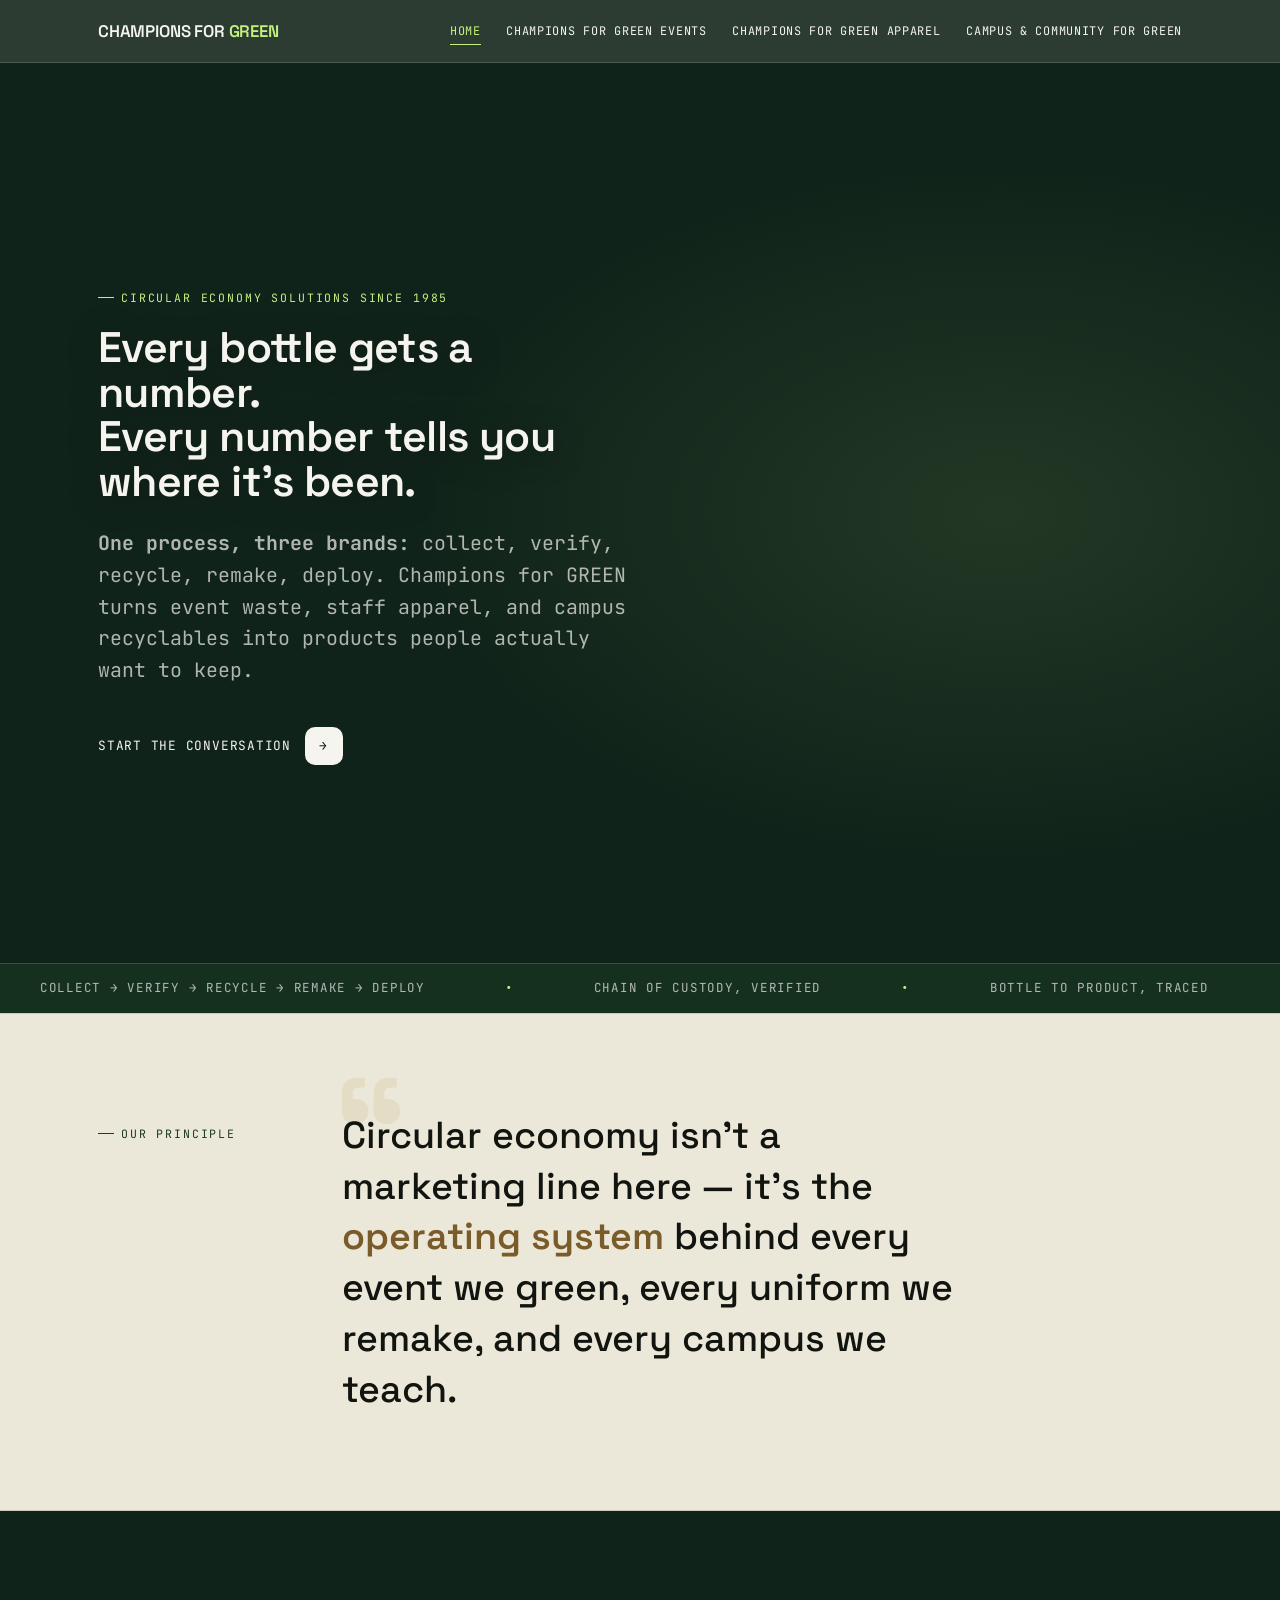
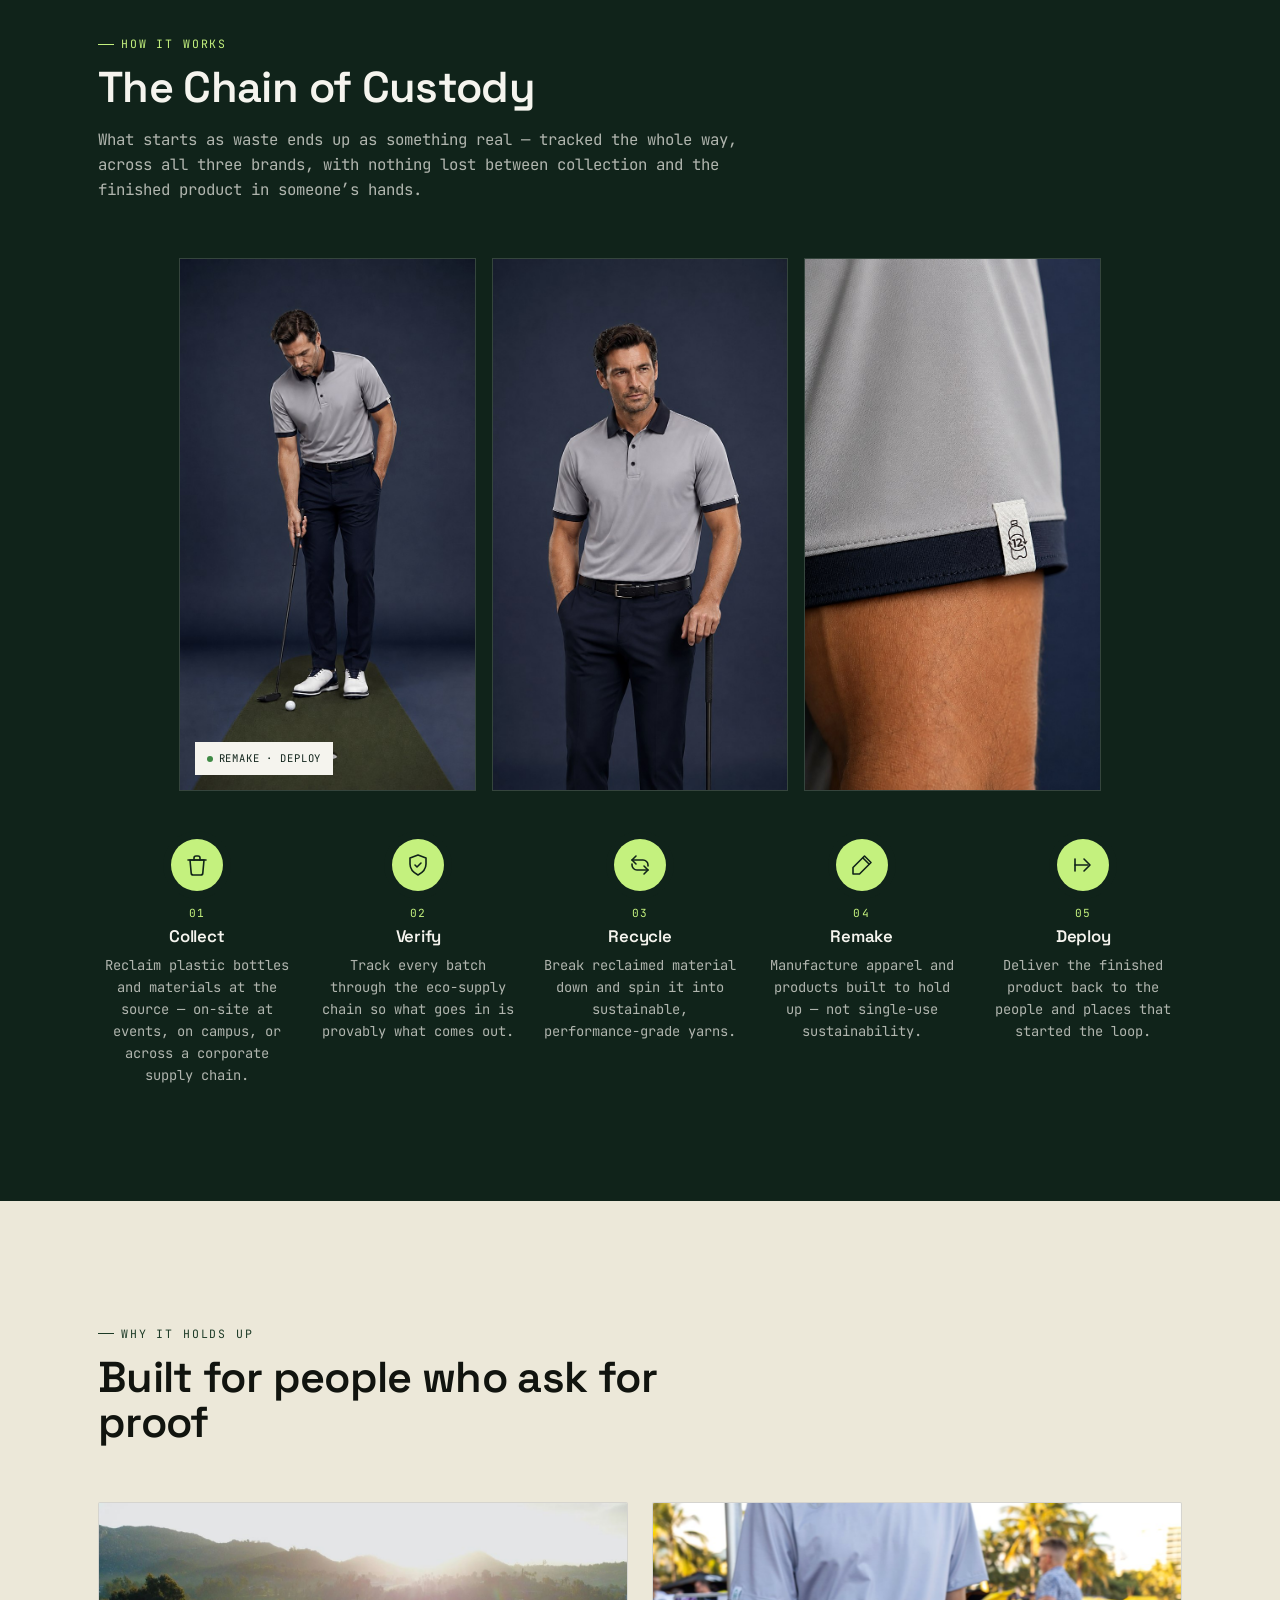
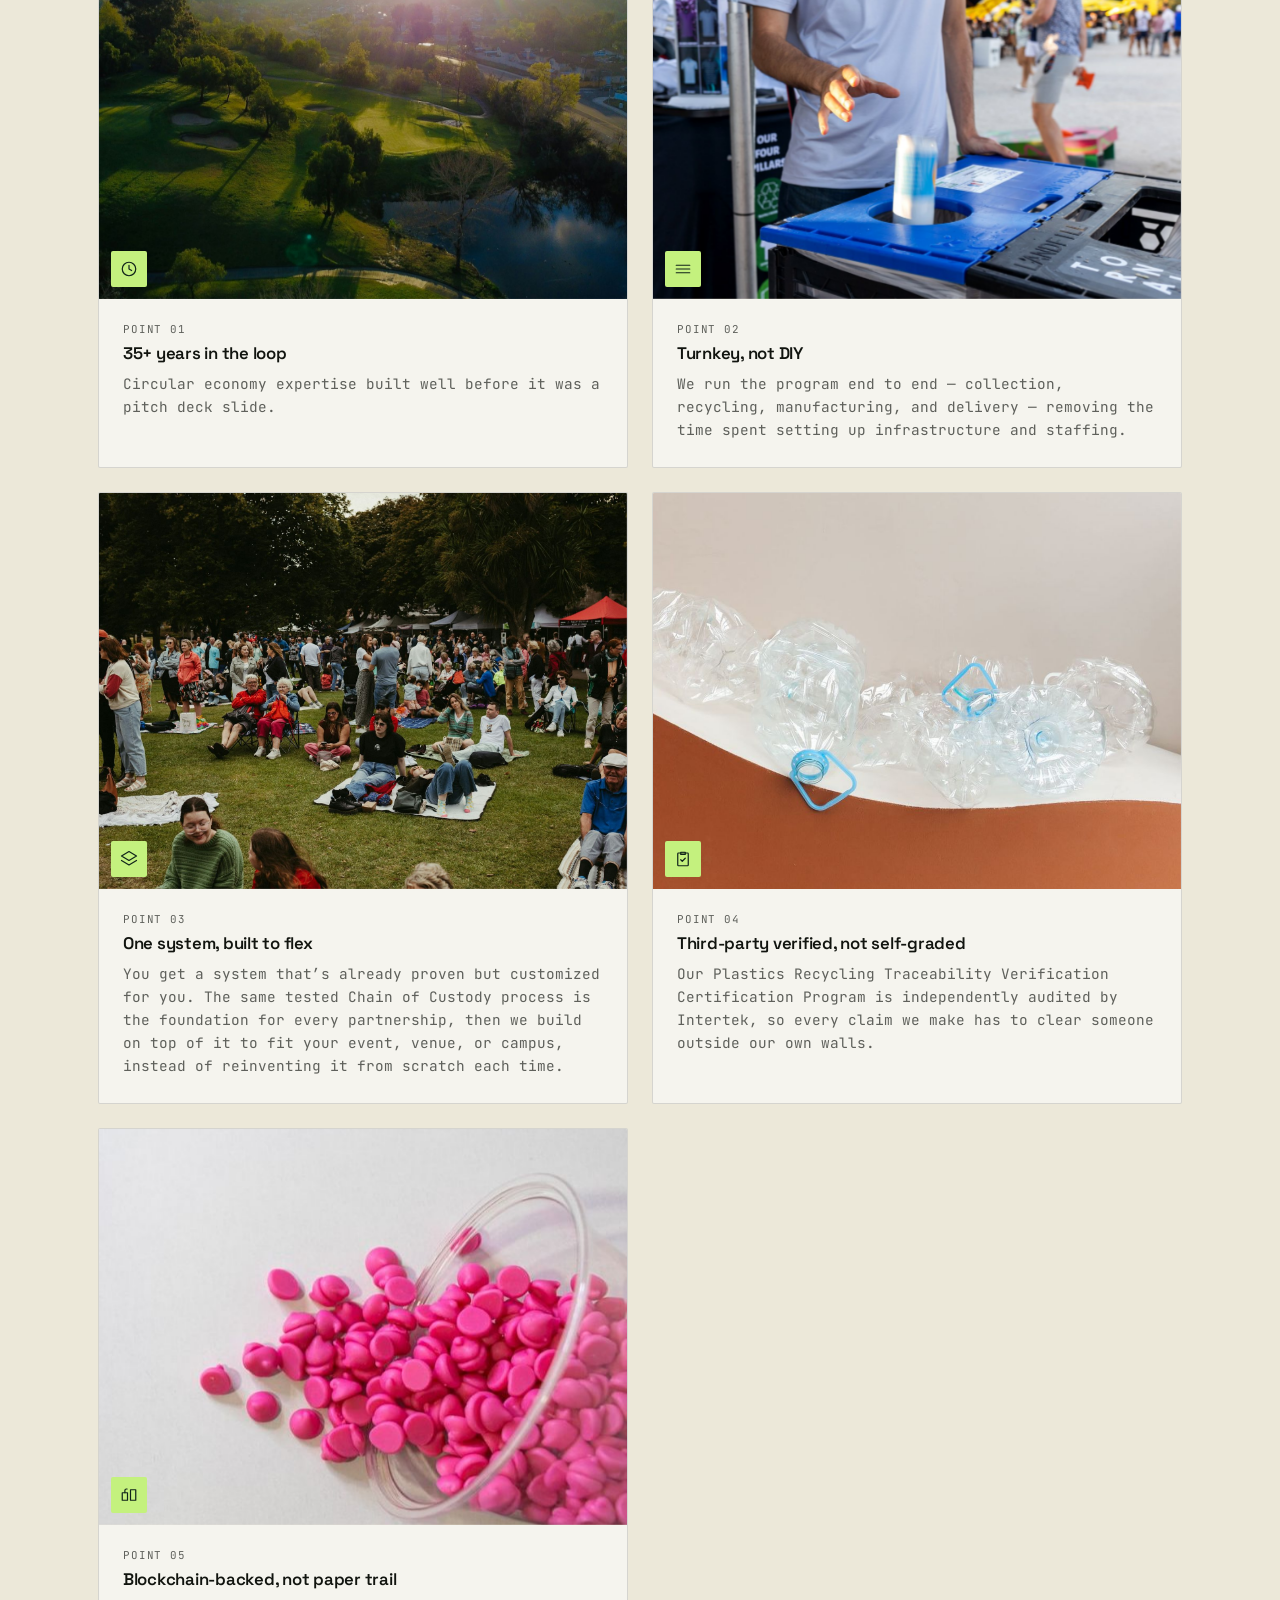
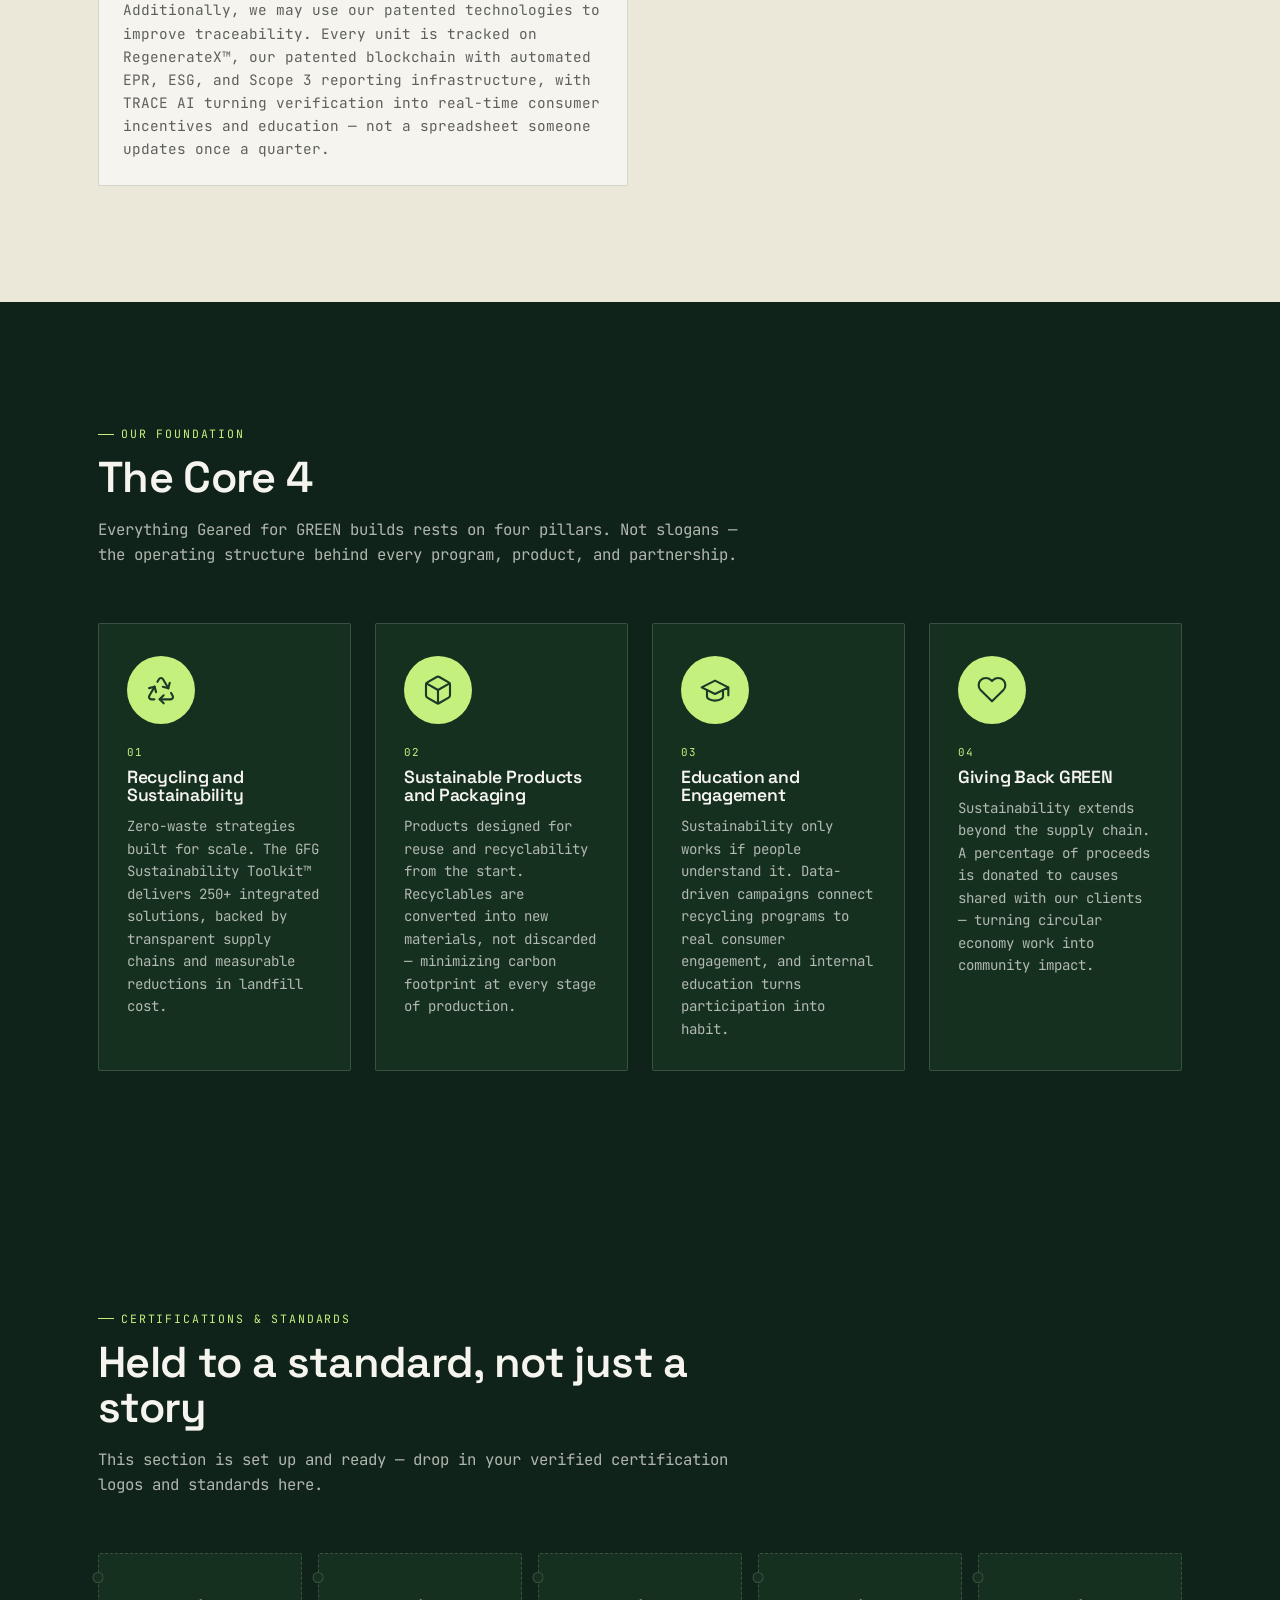
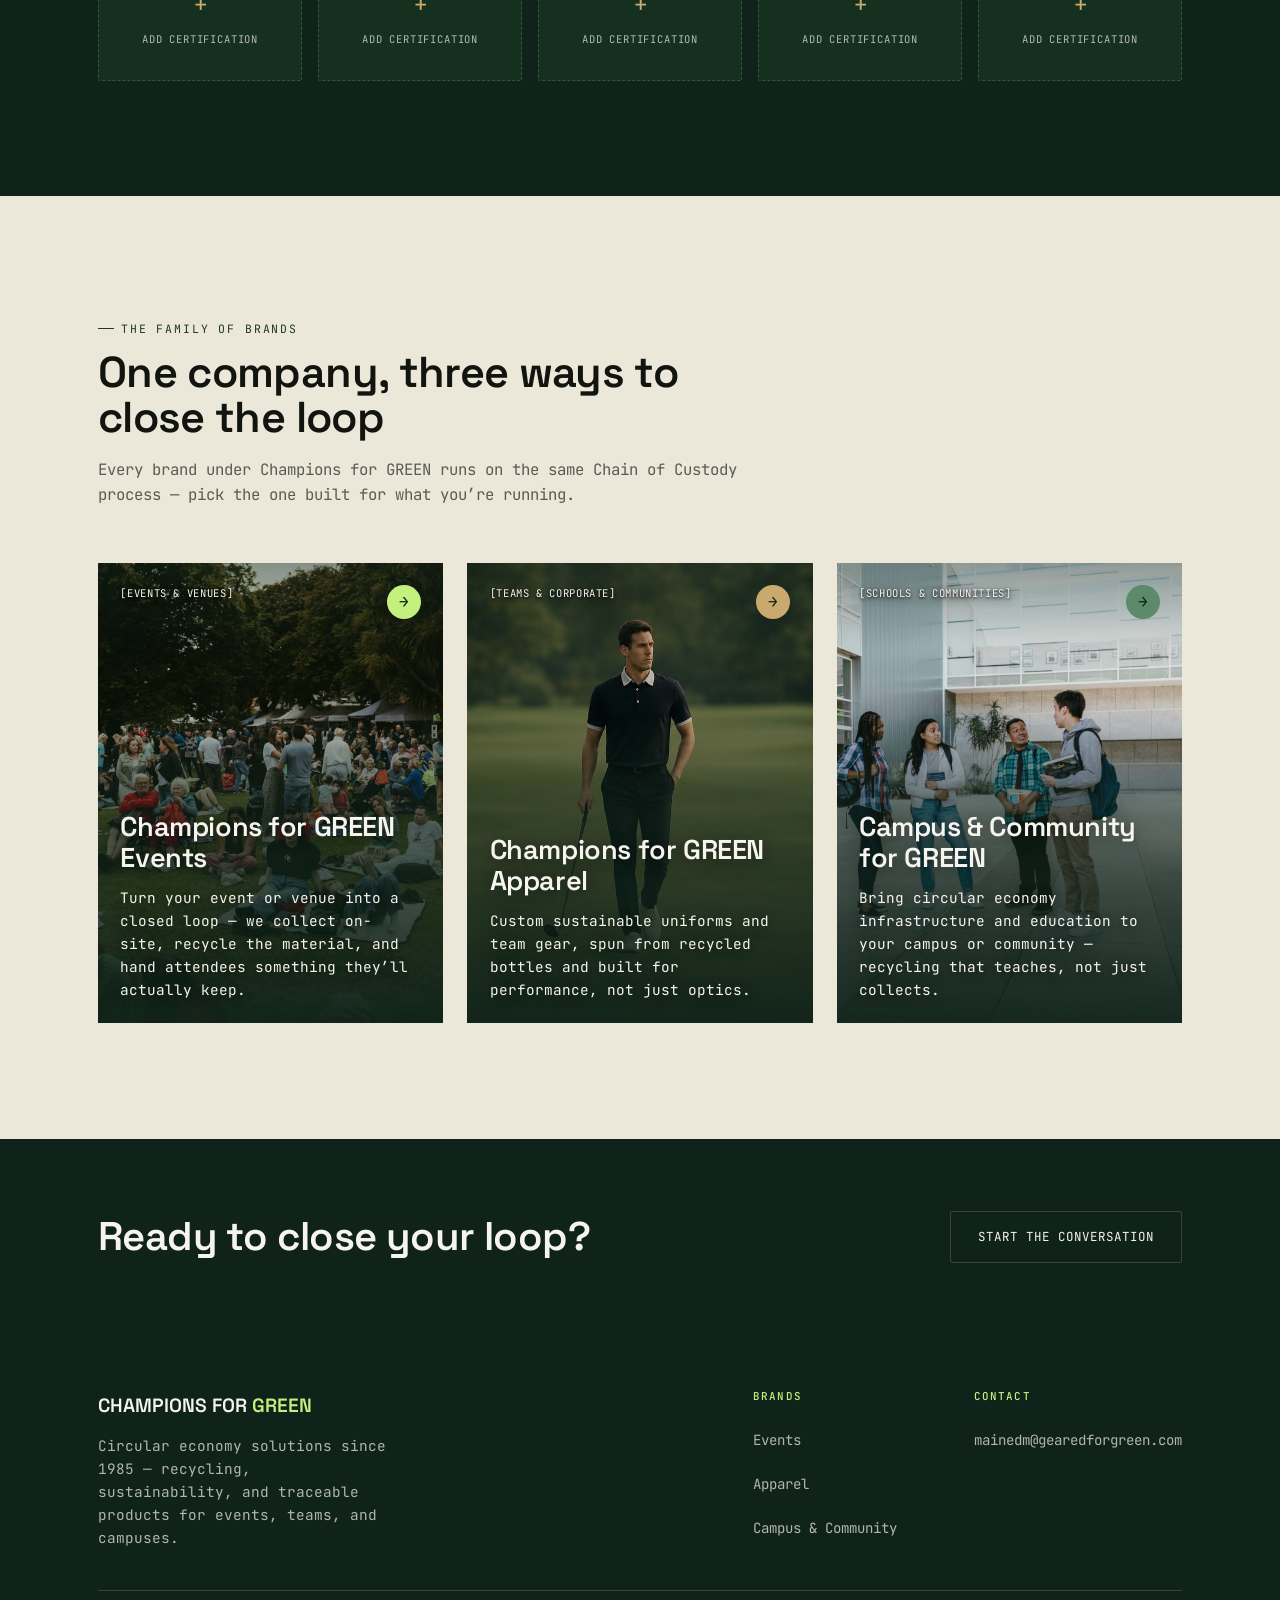
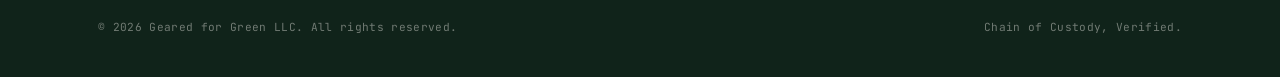
==== commit 6c48c1cd: "Give "The Core 4" a green background Switched the section to .section--dark (canopy green), matching" ====
--- a/index.html
+++ b/index.html
@@ -8,7 +8,7 @@
 <link rel="preconnect" href="https://fonts.googleapis.com">
 <link rel="preconnect" href="https://fonts.gstatic.com" crossorigin>
 <link href="https://fonts.googleapis.com/css2?family=Space+Grotesk:wght@500;600;700&family=JetBrains+Mono:wght@400;500;600&display=swap" rel="stylesheet">
-<link rel="stylesheet" href="css/styles.css?v=107" />
+<link rel="stylesheet" href="css/styles.css?v=108" />
 </head>
 <body>
 
@@ -219,7 +219,7 @@
   </div>
 </section>
 
-<section class="section">
+<section class="section--dark section">
   <div class="container">
     <div class="section__head">
       <span class="eyebrow">Our foundation</span>
--- a/css/styles.css
+++ b/css/styles.css
@@ -374,6 +374,9 @@
 }
 .pillar-card h3 { margin-top: 0.4rem; font-size: 1.1rem; font-weight: 600; font-family: var(--display); }
 .pillar-card p { margin-top: 0.65rem; font-size: 0.88rem; color: var(--ink-soft); }
+.section--dark .pillar-card { background: var(--canopy-2); border-color: var(--hairline-dark); }
+.section--dark .pillar-card__id { color: var(--lime); }
+.section--dark .pillar-card p { color: var(--paper-soft); }
 @media (prefers-reduced-motion: reduce) {
   .pillar-card { animation: none !important; opacity: 1; transform: none; }
 }
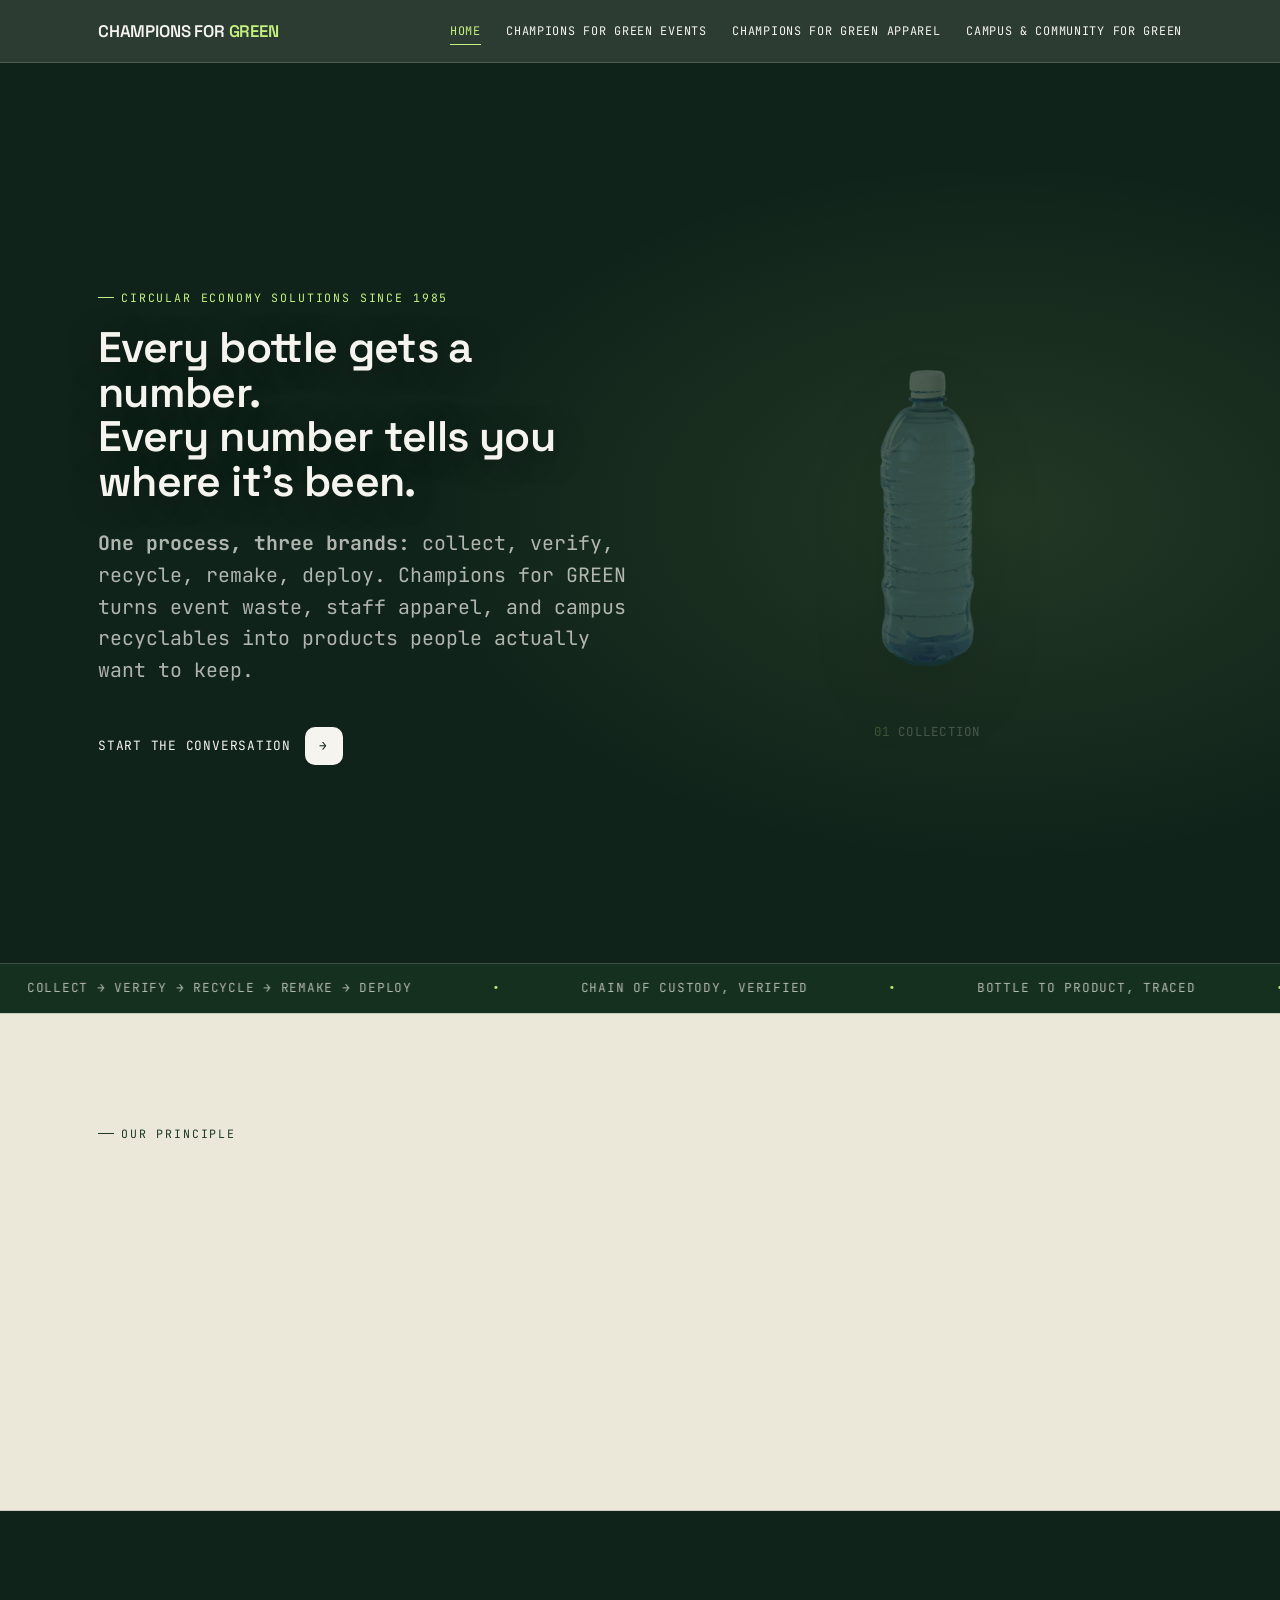
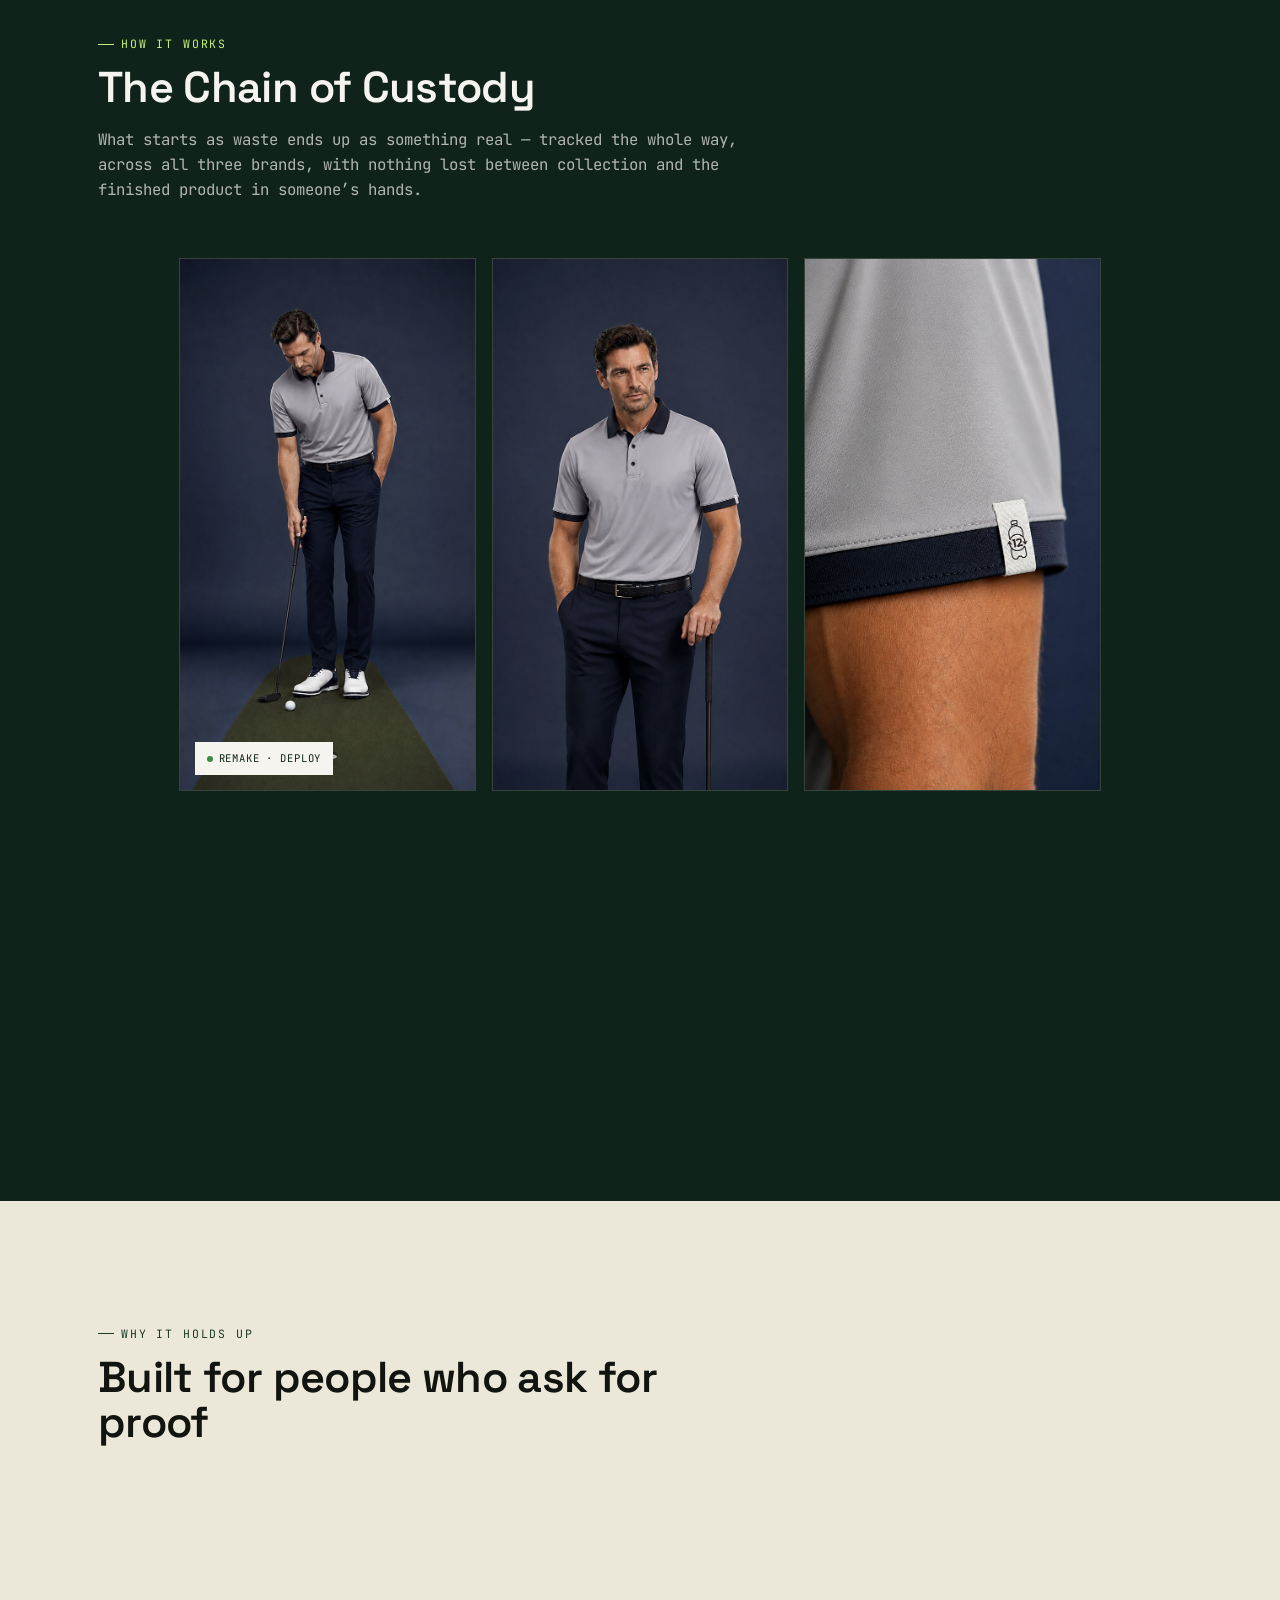
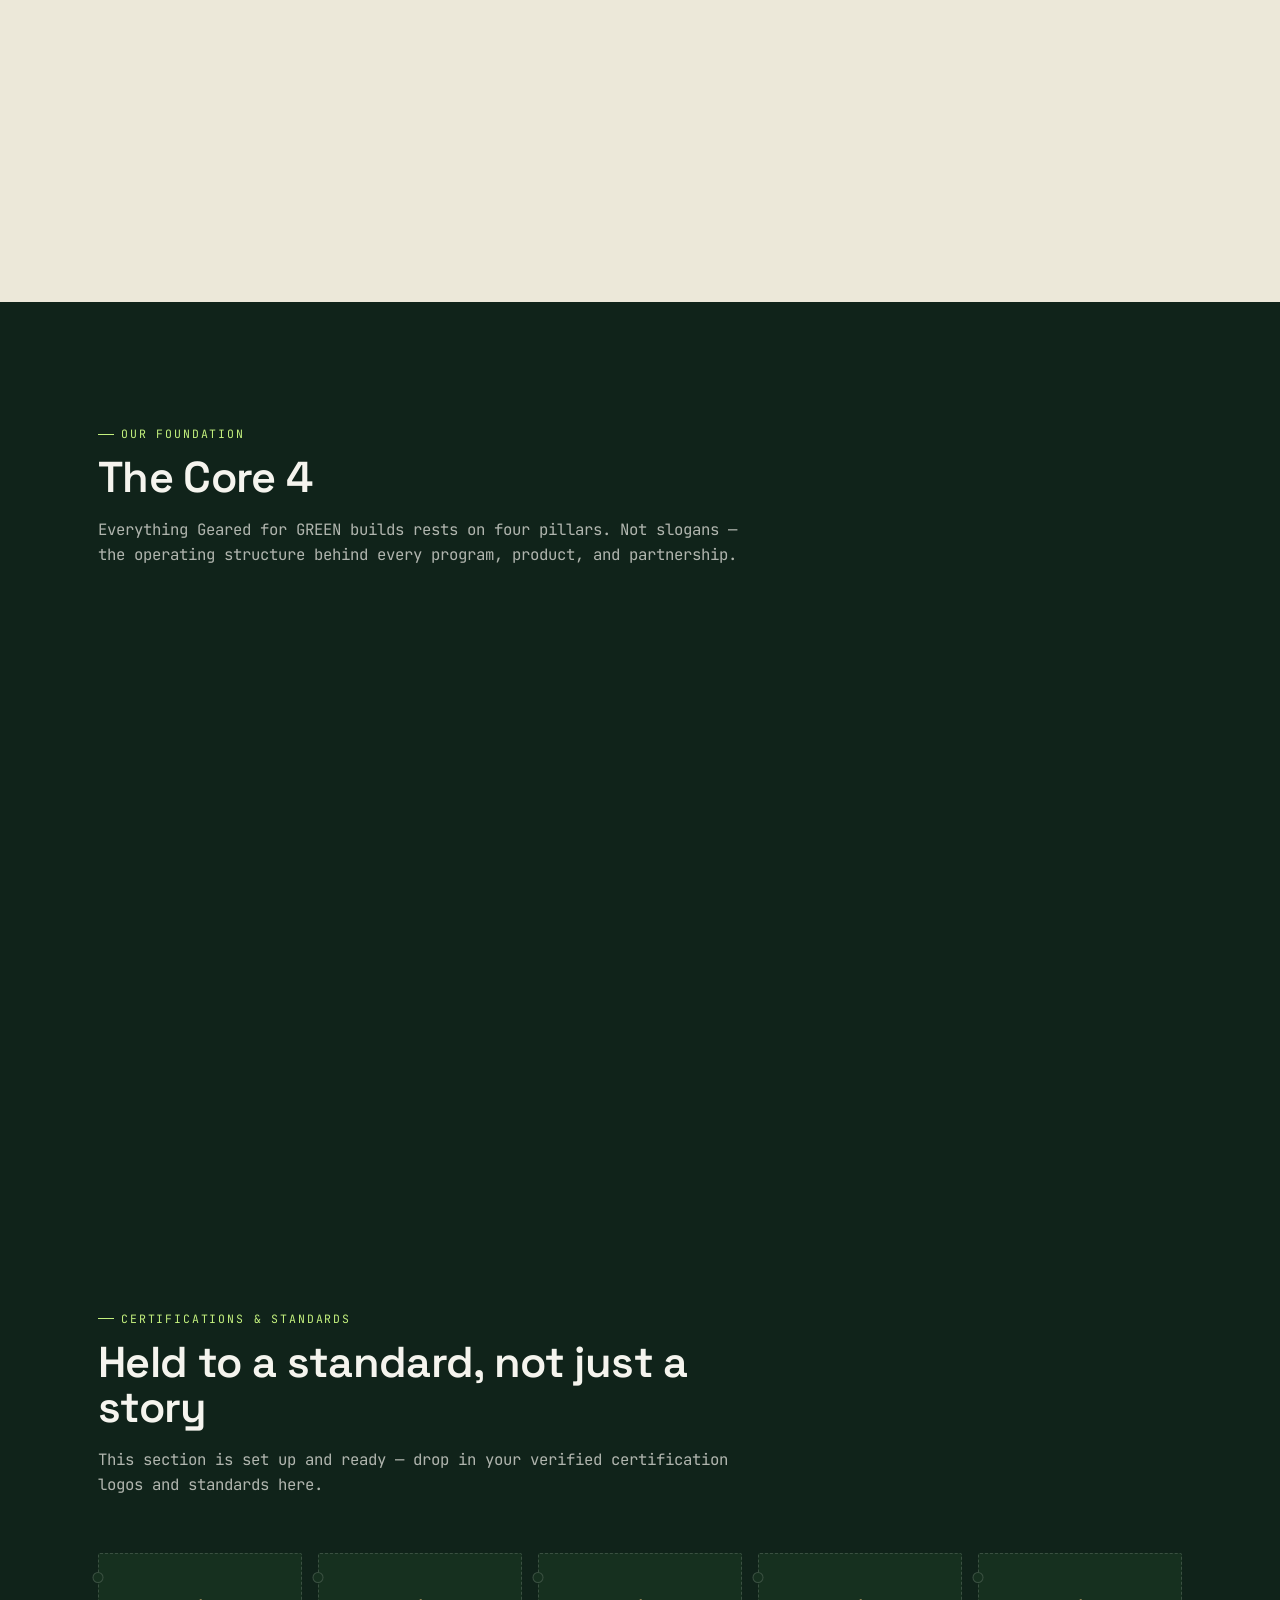
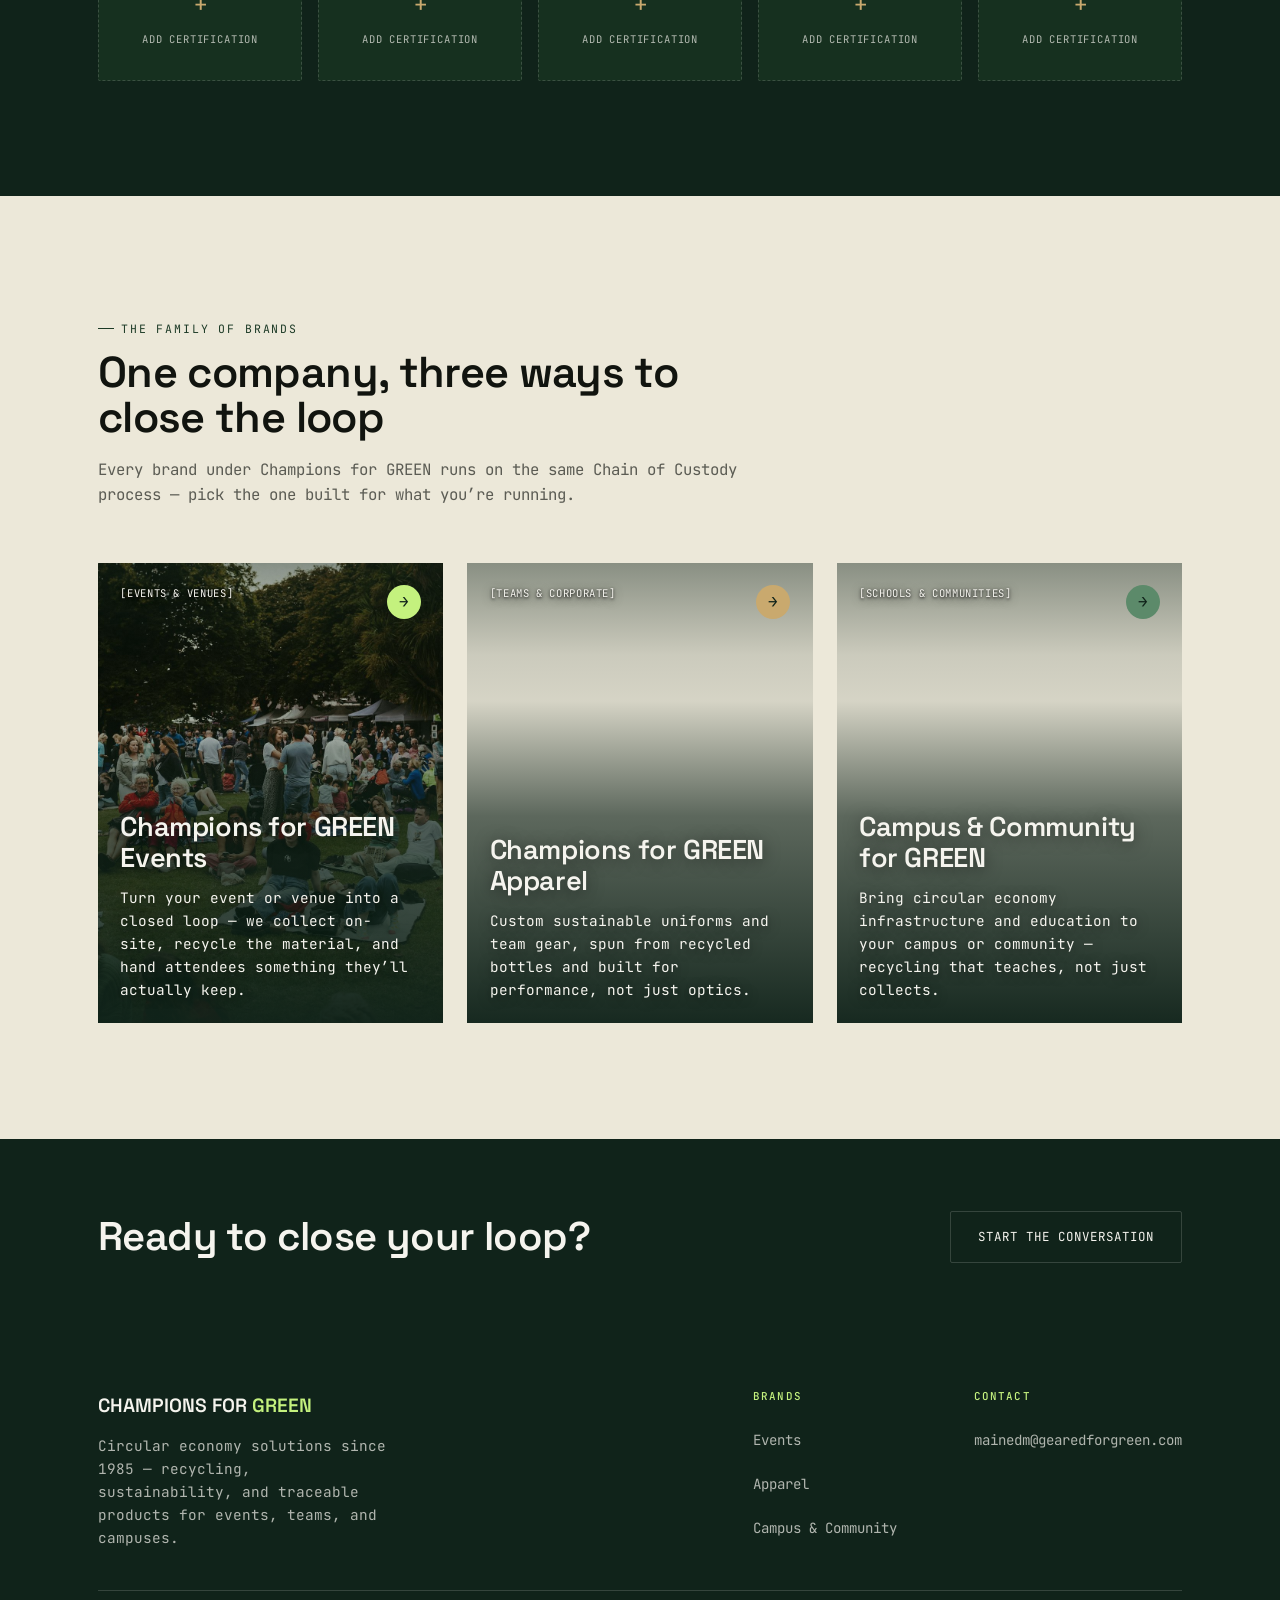
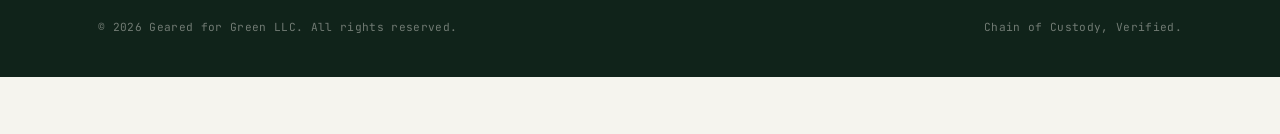
==== commit c646a316: "Rename homepage from index.html to home.html Updates nav, footer, and breadcrumb links across all pa" ====
--- a/index.html
+++ b/index.html
@@ -2,363 +2,11 @@
 <html lang="en">
 <head>
 <meta charset="UTF-8" />
-<meta name="viewport" content="width=device-width, initial-scale=1.0" />
-<title>Champions for GREEN | Circular Economy Solutions</title>
-<meta name="description" content="Champions for GREEN turns recycled materials into verified, traceable products for events, teams, and campuses — including Champions for GREEN Events, Champions for GREEN Apparel, and Campus &amp; Community for GREEN." />
-<link rel="preconnect" href="https://fonts.googleapis.com">
-<link rel="preconnect" href="https://fonts.gstatic.com" crossorigin>
-<link href="https://fonts.googleapis.com/css2?family=Space+Grotesk:wght@500;600;700&family=JetBrains+Mono:wght@400;500;600&display=swap" rel="stylesheet">
-<link rel="stylesheet" href="css/styles.css?v=108" />
+<meta http-equiv="refresh" content="0; url=home.html" />
+<link rel="canonical" href="home.html" />
+<title>Champions for GREEN</title>
 </head>
 <body>
-
-<nav class="nav">
-  <div class="nav__inner">
-    <a href="index.html" class="nav__mark">CHAMPIONS FOR <span>GREEN</span></a>
-    <button class="nav__toggle" aria-label="Toggle menu" aria-expanded="false"><span></span></button>
-    <ul class="nav__links">
-      <li><a href="index.html" aria-current="page">Home</a></li>
-      <li><a href="events.html">Champions for GREEN Events</a></li>
-      <li><a href="apparel.html">Champions for GREEN Apparel</a></li>
-      <li><a href="campus.html">Campus &amp; Community for GREEN</a></li>
-    </ul>
-  </div>
-</nav>
-
-<header class="hero">
-  <div class="container hero__grid">
-    <div class="hero__content">
-      <span class="eyebrow">Circular economy solutions since 1985</span>
-      <h1>Every bottle gets a number.<br>Every number tells you where it&rsquo;s been.</h1>
-      <p class="hero__lede"><strong>One process, three brands:</strong> collect, verify, recycle, remake, deploy. Champions for GREEN turns event waste, staff apparel, and campus recyclables into products people actually want to keep.</p>
-      <div class="hero__actions">
-        <a href="mailto:mainedm@gearedforgreen.com" class="btn-cta">Start the conversation <span class="btn-cta__icon">&rarr;</span></a>
-      </div>
-    </div>
-    <div class="hero__visual">
-      <div class="product-carousel" role="img" aria-label="Animated sequence showing the circular economy in motion: Collection, Processing, Remanufacturing, and Education">
-        <div class="product-carousel__stage">
-          <div class="carousel-card carousel-card--1">
-            <img src="images/carousel-bottle.png" alt="" />
-            <span class="carousel-card__label"><span class="carousel-card__num">01</span> Collection</span>
-          </div>
-          <div class="carousel-card carousel-card--2">
-            <img src="images/carousel-pellets.png" alt="" />
-            <span class="carousel-card__label"><span class="carousel-card__num">02</span> Processing</span>
-          </div>
-          <div class="carousel-card carousel-card--3">
-            <img src="images/carousel-polo.png" alt="" />
-            <span class="carousel-card__label"><span class="carousel-card__num">03</span> Remanufacturing</span>
-          </div>
-          <div class="carousel-card carousel-card--4">
-            <img src="images/carousel-app.png" alt="" />
-            <span class="carousel-card__label"><span class="carousel-card__num">04</span> Education</span>
-          </div>
-        </div>
-      </div>
-    </div>
-  </div>
-</header>
-
-<div class="marquee">
-  <div class="marquee__track">
-    <span>Collect &rarr; Verify &rarr; Recycle &rarr; Remake &rarr; Deploy</span>
-    <span>Chain of Custody, Verified</span>
-    <span>Bottle to Product, Traced</span>
-    <span>Collect &rarr; Verify &rarr; Recycle &rarr; Remake &rarr; Deploy</span>
-    <span>Chain of Custody, Verified</span>
-    <span>Bottle to Product, Traced</span>
-  </div>
-</div>
-
-<section class="mission">
-  <div class="container mission__grid">
-    <div class="mission__label">
-      <span class="eyebrow">Our principle</span>
-    </div>
-    <div class="mission__quote reveal-toggle">
-      <span class="mission__mark" aria-hidden="true">&ldquo;</span>
-      <p>Circular economy isn&rsquo;t a marketing line here &mdash; it&rsquo;s the <strong>operating system</strong> behind every event we green, every uniform we remake, and every campus we teach.</p>
-    </div>
-  </div>
-</section>
-
-<section class="section--dark section" id="process">
-  <div class="container">
-    <div class="section__head">
-      <span class="eyebrow">How it works</span>
-      <h2>The Chain of Custody</h2>
-      <p>What starts as waste ends up as something real &mdash; tracked the whole way, across all three brands, with nothing lost between collection and the finished product in someone&rsquo;s hands.</p>
-    </div>
-    <div class="triptych" style="margin-bottom: 3rem;">
-      <div class="triptych__grid">
-        <img src="images/apparel-editorial-putting.jpg" alt="Man in a Champions for GREEN grey polo and navy trousers putting on a golf green" width="700" height="1259" loading="lazy" />
-        <img src="images/apparel-editorial-portrait.jpg" alt="Man in a Champions for GREEN grey polo, hand resting on a golf club" width="700" height="1259" loading="lazy" />
-        <img src="images/apparel-editorial-hemtag.jpg" alt="Close-up of a Champions for GREEN hem tag showing the recycled bottle count" width="700" height="1257" loading="lazy" />
-      </div>
-      <span class="photo-frame__tag">Remake &middot; Deploy</span>
-    </div>
-    <div class="custody-flow reveal-toggle">
-      <div class="custody-flow__step">
-        <div class="custody-flow__icon" aria-hidden="true">
-          <svg viewBox="0 0 24 24" fill="none" stroke="currentColor" stroke-width="1.6" stroke-linecap="round" stroke-linejoin="round"><path d="M5 7h14l-1.2 13.1a2 2 0 0 1-2 1.9H8.2a2 2 0 0 1-2-1.9L5 7Z"/><path d="M9 7V5a2 2 0 0 1 2-2h2a2 2 0 0 1 2 2v2"/><path d="M3 7h18"/></svg>
-        </div>
-        <span class="custody-flow__num">01</span>
-        <h3>Collect</h3>
-        <p>Reclaim plastic bottles and materials at the source &mdash; on-site at events, on campus, or across a corporate supply chain.</p>
-      </div>
-      <div class="custody-flow__step">
-        <div class="custody-flow__icon" aria-hidden="true">
-          <svg viewBox="0 0 24 24" fill="none" stroke="currentColor" stroke-width="1.6" stroke-linecap="round" stroke-linejoin="round"><path d="M12 2 4 5v6c0 5 3.4 8.6 8 11 4.6-2.4 8-6 8-11V5l-8-3Z"/><path d="m9 12 2 2 4-4"/></svg>
-        </div>
-        <span class="custody-flow__num">02</span>
-        <h3>Verify</h3>
-        <p>Track every batch through the eco-supply chain so what goes in is provably what comes out.</p>
-      </div>
-      <div class="custody-flow__step">
-        <div class="custody-flow__icon" aria-hidden="true">
-          <svg viewBox="0 0 24 24" fill="none" stroke="currentColor" stroke-width="1.6" stroke-linecap="round" stroke-linejoin="round"><path d="M8 3 4 7l4 4"/><path d="M4 7h11a5 5 0 0 1 5 5v1"/><path d="m16 21 4-4-4-4"/><path d="M20 17H9a5 5 0 0 1-5-5v-1"/></svg>
-        </div>
-        <span class="custody-flow__num">03</span>
-        <h3>Recycle</h3>
-        <p>Break reclaimed material down and spin it into sustainable, performance-grade yarns.</p>
-      </div>
-      <div class="custody-flow__step">
-        <div class="custody-flow__icon" aria-hidden="true">
-          <svg viewBox="0 0 24 24" fill="none" stroke="currentColor" stroke-width="1.6" stroke-linecap="round" stroke-linejoin="round"><path d="M14.5 3 21 9.5 9.5 21 3 21v-6.5L14.5 3Z"/><path d="m13 5 6 6"/></svg>
-        </div>
-        <span class="custody-flow__num">04</span>
-        <h3>Remake</h3>
-        <p>Manufacture apparel and products built to hold up &mdash; not single-use sustainability.</p>
-      </div>
-      <div class="custody-flow__step">
-        <div class="custody-flow__icon" aria-hidden="true">
-          <svg viewBox="0 0 24 24" fill="none" stroke="currentColor" stroke-width="1.6" stroke-linecap="round" stroke-linejoin="round"><path d="M4 12h13"/><path d="m13 6 6 6-6 6"/><path d="M4 6v12"/></svg>
-        </div>
-        <span class="custody-flow__num">05</span>
-        <h3>Deploy</h3>
-        <p>Deliver the finished product back to the people and places that started the loop.</p>
-      </div>
-    </div>
-  </div>
-</section>
-
-<section class="section--dim section">
-  <div class="container">
-    <div class="section__head">
-      <span class="eyebrow">Why it holds up</span>
-      <h2>Built for people who ask for proof</h2>
-    </div>
-    <div class="proof-grid">
-      <div class="proof-card reveal">
-        <div class="proof-card__media">
-          <img src="images/stock-golf-sunset.jpg" alt="Aerial view of a golf course at sunset with a pond and surrounding neighborhood" width="1800" height="1012" loading="lazy" />
-          <div class="proof-card__icon" aria-hidden="true">
-            <svg viewBox="0 0 24 24" fill="none" stroke="currentColor" stroke-width="1.6" stroke-linecap="round" stroke-linejoin="round"><circle cx="12" cy="12" r="9"/><path d="M12 7v5l3.5 2"/></svg>
-          </div>
-        </div>
-        <div class="proof-card__body">
-          <span class="proof-card__num">Point 01</span>
-          <h3>35+ years in the loop</h3>
-          <p>Circular economy expertise built well before it was a pitch deck slide.</p>
-        </div>
-      </div>
-      <div class="proof-card reveal">
-        <div class="proof-card__media">
-          <img src="images/events-recycling-toss.jpg" alt="Attendee tossing a bottle into a blue recycling bin at an outdoor event" width="1400" height="933" loading="lazy" />
-          <div class="proof-card__icon" aria-hidden="true">
-            <svg viewBox="0 0 24 24" fill="none" stroke="currentColor" stroke-width="1.6" stroke-linecap="round" stroke-linejoin="round"><path d="M3 7h18M3 12h18M3 17h18"/></svg>
-          </div>
-        </div>
-        <div class="proof-card__body">
-          <span class="proof-card__num">Point 02</span>
-          <h3>Turnkey, not DIY</h3>
-          <p>We run the program end to end &mdash; collection, recycling, manufacturing, and delivery &mdash; removing the time spent setting up infrastructure and staffing.</p>
-        </div>
-      </div>
-      <div class="proof-card reveal">
-        <div class="proof-card__media">
-          <img src="images/stock-event-crowd.jpg" alt="Large crowd gathered outdoors at a community festival" width="1800" height="1201" loading="lazy" />
-          <div class="proof-card__icon" aria-hidden="true">
-            <svg viewBox="0 0 24 24" fill="none" stroke="currentColor" stroke-width="1.6" stroke-linecap="round" stroke-linejoin="round"><path d="M12 2 2 8l10 6 10-6-10-6Z"/><path d="m2 14 10 6 10-6"/></svg>
-          </div>
-        </div>
-        <div class="proof-card__body">
-          <span class="proof-card__num">Point 03</span>
-          <h3>One system, built to flex</h3>
-          <p>You get a system that&rsquo;s already proven but customized for you. The same tested Chain of Custody process is the foundation for every partnership, then we build on top of it to fit your event, venue, or campus, instead of reinventing it from scratch each time.</p>
-        </div>
-      </div>
-      <div class="proof-card reveal">
-        <div class="proof-card__media">
-          <img src="images/flow-collect-v2.jpg" alt="Crushed clear plastic bottles staged for inspection before processing" width="1000" height="778" loading="lazy" />
-          <div class="proof-card__icon" aria-hidden="true">
-            <svg viewBox="0 0 24 24" fill="none" stroke="currentColor" stroke-width="1.6" stroke-linecap="round" stroke-linejoin="round"><rect x="5" y="4" width="14" height="17" rx="1"/><path d="M9 3h6v3H9z"/><path d="m9 13 2 2 4-4"/></svg>
-          </div>
-        </div>
-        <div class="proof-card__body">
-          <span class="proof-card__num">Point 04</span>
-          <h3>Third-party verified, not self-graded</h3>
-          <p>Our Plastics Recycling Traceability Verification Certification Program is independently audited by Intertek, so every claim we make has to clear someone outside our own walls.</p>
-        </div>
-      </div>
-      <div class="proof-card reveal">
-        <div class="proof-card__media">
-          <img src="images/flow-process-v2.jpg" alt="Recycled plastic pellets poured from a container, the raw material stage before remanufacturing" width="650" height="570" loading="lazy" />
-          <div class="proof-card__icon" aria-hidden="true">
-            <svg viewBox="0 0 24 24" fill="none" stroke="currentColor" stroke-width="1.6" stroke-linecap="round" stroke-linejoin="round"><rect x="3" y="9" width="7" height="10"/><rect x="14" y="5" width="7" height="14"/><path d="M6.5 9V6a2 2 0 0 1 2-2h1"/></svg>
-          </div>
-        </div>
-        <div class="proof-card__body">
-          <span class="proof-card__num">Point 05</span>
-          <h3>Blockchain-backed, not paper trail</h3>
-          <p>Additionally, we may use our patented technologies to improve traceability. Every unit is tracked on RegenerateX&trade;, our patented blockchain with automated EPR, ESG, and Scope 3 reporting infrastructure, with TRACE AI turning verification into real-time consumer incentives and education &mdash; not a spreadsheet someone updates once a quarter.</p>
-        </div>
-      </div>
-    </div>
-  </div>
-</section>
-
-<section class="section--dark section">
-  <div class="container">
-    <div class="section__head">
-      <span class="eyebrow">Our foundation</span>
-      <h2>The Core 4</h2>
-      <p>Everything Geared for GREEN builds rests on four pillars. Not slogans &mdash; the operating structure behind every program, product, and partnership.</p>
-    </div>
-    <div class="pillar-grid reveal-toggle">
-      <div class="pillar-card">
-        <div class="pillar-card__icon" aria-hidden="true">
-          <svg viewBox="0 0 24 24" fill="none" stroke="currentColor" stroke-width="1.6" stroke-linecap="round" stroke-linejoin="round"><path d="M7 19H4.815a1.83 1.83 0 0 1-1.57-.881 1.785 1.785 0 0 1-.004-1.784L7.196 9.5"/><path d="M11 19h8.203a1.83 1.83 0 0 0 1.556-.89 1.784 1.784 0 0 0 0-1.775l-1.226-2.12"/><path d="m14 16-3 3 3 3"/><path d="M8.293 13.596 7.196 9.5 3.1 10.598"/><path d="m9.344 5.811 1.093-1.892A1.83 1.83 0 0 1 12 3a1.784 1.784 0 0 1 1.545.888l3.943 6.843"/><path d="m13.378 9.633 4.096 1.098 1.097-4.096"/></svg>
-        </div>
-        <span class="pillar-card__id">01</span>
-        <h3>Recycling and Sustainability</h3>
-        <p>Zero-waste strategies built for scale. The GFG Sustainability Toolkit&trade; delivers 250+ integrated solutions, backed by transparent supply chains and measurable reductions in landfill cost.</p>
-      </div>
-      <div class="pillar-card">
-        <div class="pillar-card__icon" aria-hidden="true">
-          <svg viewBox="0 0 24 24" fill="none" stroke="currentColor" stroke-width="1.6" stroke-linecap="round" stroke-linejoin="round"><path d="M21 8a2 2 0 0 0-1-1.73l-7-4a2 2 0 0 0-2 0l-7 4A2 2 0 0 0 3 8v8a2 2 0 0 0 1 1.73l7 4a2 2 0 0 0 2 0l7-4A2 2 0 0 0 21 16Z"/><path d="m3.3 7 8.7 5 8.7-5"/><path d="M12 22V12"/></svg>
-        </div>
-        <span class="pillar-card__id">02</span>
-        <h3>Sustainable Products and Packaging</h3>
-        <p>Products designed for reuse and recyclability from the start. Recyclables are converted into new materials, not discarded &mdash; minimizing carbon footprint at every stage of production.</p>
-      </div>
-      <div class="pillar-card">
-        <div class="pillar-card__icon" aria-hidden="true">
-          <svg viewBox="0 0 24 24" fill="none" stroke="currentColor" stroke-width="1.6" stroke-linecap="round" stroke-linejoin="round"><path d="M22 10v6M2 10l10-5 10 5-10 5z"/><path d="M6 12v5c0 1.5 3 3 6 3s6-1.5 6-3v-5"/></svg>
-        </div>
-        <span class="pillar-card__id">03</span>
-        <h3>Education and Engagement</h3>
-        <p>Sustainability only works if people understand it. Data-driven campaigns connect recycling programs to real consumer engagement, and internal education turns participation into habit.</p>
-      </div>
-      <div class="pillar-card">
-        <div class="pillar-card__icon" aria-hidden="true">
-          <svg viewBox="0 0 24 24" fill="none" stroke="currentColor" stroke-width="1.6" stroke-linecap="round" stroke-linejoin="round"><path d="M20.42 4.58a5.4 5.4 0 0 0-7.65 0L12 5.25l-.77-.67a5.4 5.4 0 0 0-7.65 0 5.4 5.4 0 0 0 0 7.65L12 20.5l8.42-8.27a5.4 5.4 0 0 0 0-7.65Z"/></svg>
-        </div>
-        <span class="pillar-card__id">04</span>
-        <h3>Giving Back GREEN</h3>
-        <p>Sustainability extends beyond the supply chain. A percentage of proceeds is donated to causes shared with our clients &mdash; turning circular economy work into community impact.</p>
-      </div>
-    </div>
-  </div>
-</section>
-
-<section class="section--dark section">
-  <div class="container">
-    <div class="section__head">
-      <span class="eyebrow">Certifications &amp; standards</span>
-      <h2>Held to a standard, not just a story</h2>
-      <p>This section is set up and ready — drop in your verified certification logos and standards here.</p>
-    </div>
-    <div class="grid-5">
-      <div class="tag tag--placeholder"><span class="tag__plus">+</span><span class="tag__label">Add certification</span></div>
-      <div class="tag tag--placeholder"><span class="tag__plus">+</span><span class="tag__label">Add certification</span></div>
-      <div class="tag tag--placeholder"><span class="tag__plus">+</span><span class="tag__label">Add certification</span></div>
-      <div class="tag tag--placeholder"><span class="tag__plus">+</span><span class="tag__label">Add certification</span></div>
-      <div class="tag tag--placeholder"><span class="tag__plus">+</span><span class="tag__label">Add certification</span></div>
-    </div>
-  </div>
-</section>
-
-<section class="section--dim section" id="brands">
-  <div class="container">
-    <div class="section__head">
-      <span class="eyebrow">The family of brands</span>
-      <h2>One company, three ways to close the loop</h2>
-      <p>Every brand under Champions for GREEN runs on the same Chain of Custody process — pick the one built for what you&rsquo;re running.</p>
-    </div>
-    <div class="grid-3">
-      <a href="events.html" class="brand-card brand-card--events">
-        <div class="brand-card__media"><img src="images/stock-event-crowd.jpg" alt="Large crowd gathered outdoors at a community festival" width="1800" height="1201" loading="lazy" /></div>
-        <div class="brand-card__top">
-          <span class="brand-card__kicker">[Events &amp; venues]</span>
-          <span class="brand-card__arrow">&rarr;</span>
-        </div>
-        <div class="brand-card__body">
-          <h3>Champions for GREEN Events</h3>
-          <p>Turn your event or venue into a closed loop &mdash; we collect on-site, recycle the material, and hand attendees something they&rsquo;ll actually keep.</p>
-        </div>
-      </a>
-      <a href="apparel.html" class="brand-card brand-card--apparel">
-        <div class="brand-card__media"><img src="images/apparel-golf-fullbody.jpg" alt="Man in a Champions for GREEN navy polo walking across a golf course" width="1600" height="900" loading="lazy" /></div>
-        <div class="brand-card__top">
-          <span class="brand-card__kicker">[Teams &amp; corporate]</span>
-          <span class="brand-card__arrow">&rarr;</span>
-        </div>
-        <div class="brand-card__body">
-          <h3>Champions for GREEN Apparel</h3>
-          <p>Custom sustainable uniforms and team gear, spun from recycled bottles and built for performance, not just optics.</p>
-        </div>
-      </a>
-      <a href="campus.html" class="brand-card brand-card--campus">
-        <div class="brand-card__media"><img src="images/hero-campus-students.jpg" alt="Students with backpacks talking outside a modern campus building" width="1920" height="1280" loading="lazy" style="object-position: 85% center;" /></div>
-        <div class="brand-card__top">
-          <span class="brand-card__kicker">[Schools &amp; communities]</span>
-          <span class="brand-card__arrow">&rarr;</span>
-        </div>
-        <div class="brand-card__body">
-          <h3>Campus &amp; Community for GREEN</h3>
-          <p>Bring circular economy infrastructure and education to your campus or community &mdash; recycling that teaches, not just collects.</p>
-        </div>
-      </a>
-    </div>
-  </div>
-</section>
-
-<section class="section--dark section--tight">
-  <div class="container cta-band">
-    <h2>Ready to close your loop?</h2>
-    <a href="mailto:mainedm@gearedforgreen.com" class="btn btn--ghost-light">Start the conversation</a>
-  </div>
-</section>
-
-<footer class="section--dark footer">
-  <div class="container">
-    <div class="footer__top">
-      <div>
-        <div class="footer__mark">CHAMPIONS FOR <span>GREEN</span></div>
-        <p class="footer__tagline">Circular economy solutions since 1985 — recycling, sustainability, and traceable products for events, teams, and campuses.</p>
-      </div>
-      <div class="footer__cols">
-        <div class="footer__col">
-          <h4>Brands</h4>
-          <a href="events.html">Events</a>
-          <a href="apparel.html">Apparel</a>
-          <a href="campus.html">Campus &amp; Community</a>
-        </div>
-        <div class="footer__col">
-          <h4>Contact</h4>
-          <a href="mailto:mainedm@gearedforgreen.com">mainedm@gearedforgreen.com</a>
-        </div>
-      </div>
-    </div>
-    <div class="footer__bottom">
-      <span>&copy; <span data-year></span> Geared for Green LLC. All rights reserved.</span>
-      <span>Chain of Custody, Verified.</span>
-    </div>
-  </div>
-</footer>
-
-<script src="js/main.js"></script>
+<p>Redirecting to <a href="home.html">home.html</a>&hellip;</p>
 </body>
 </html>
